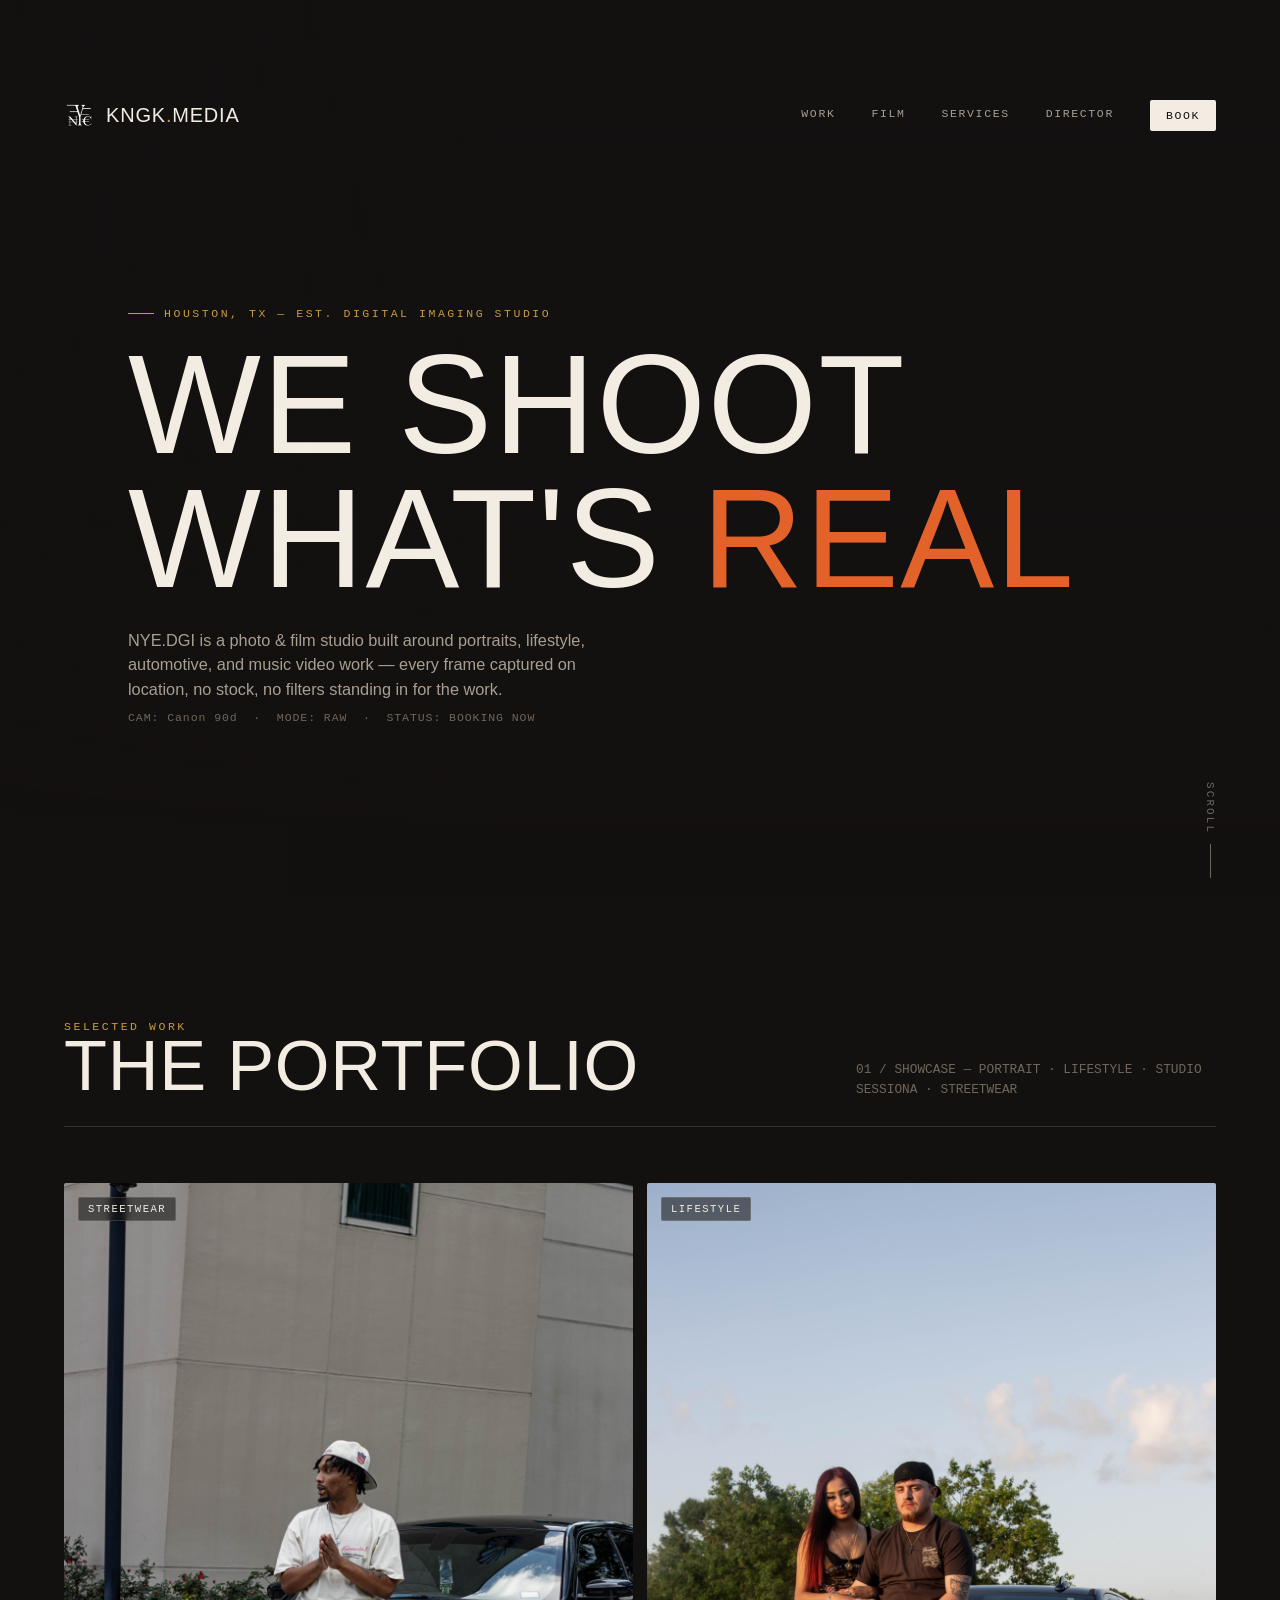
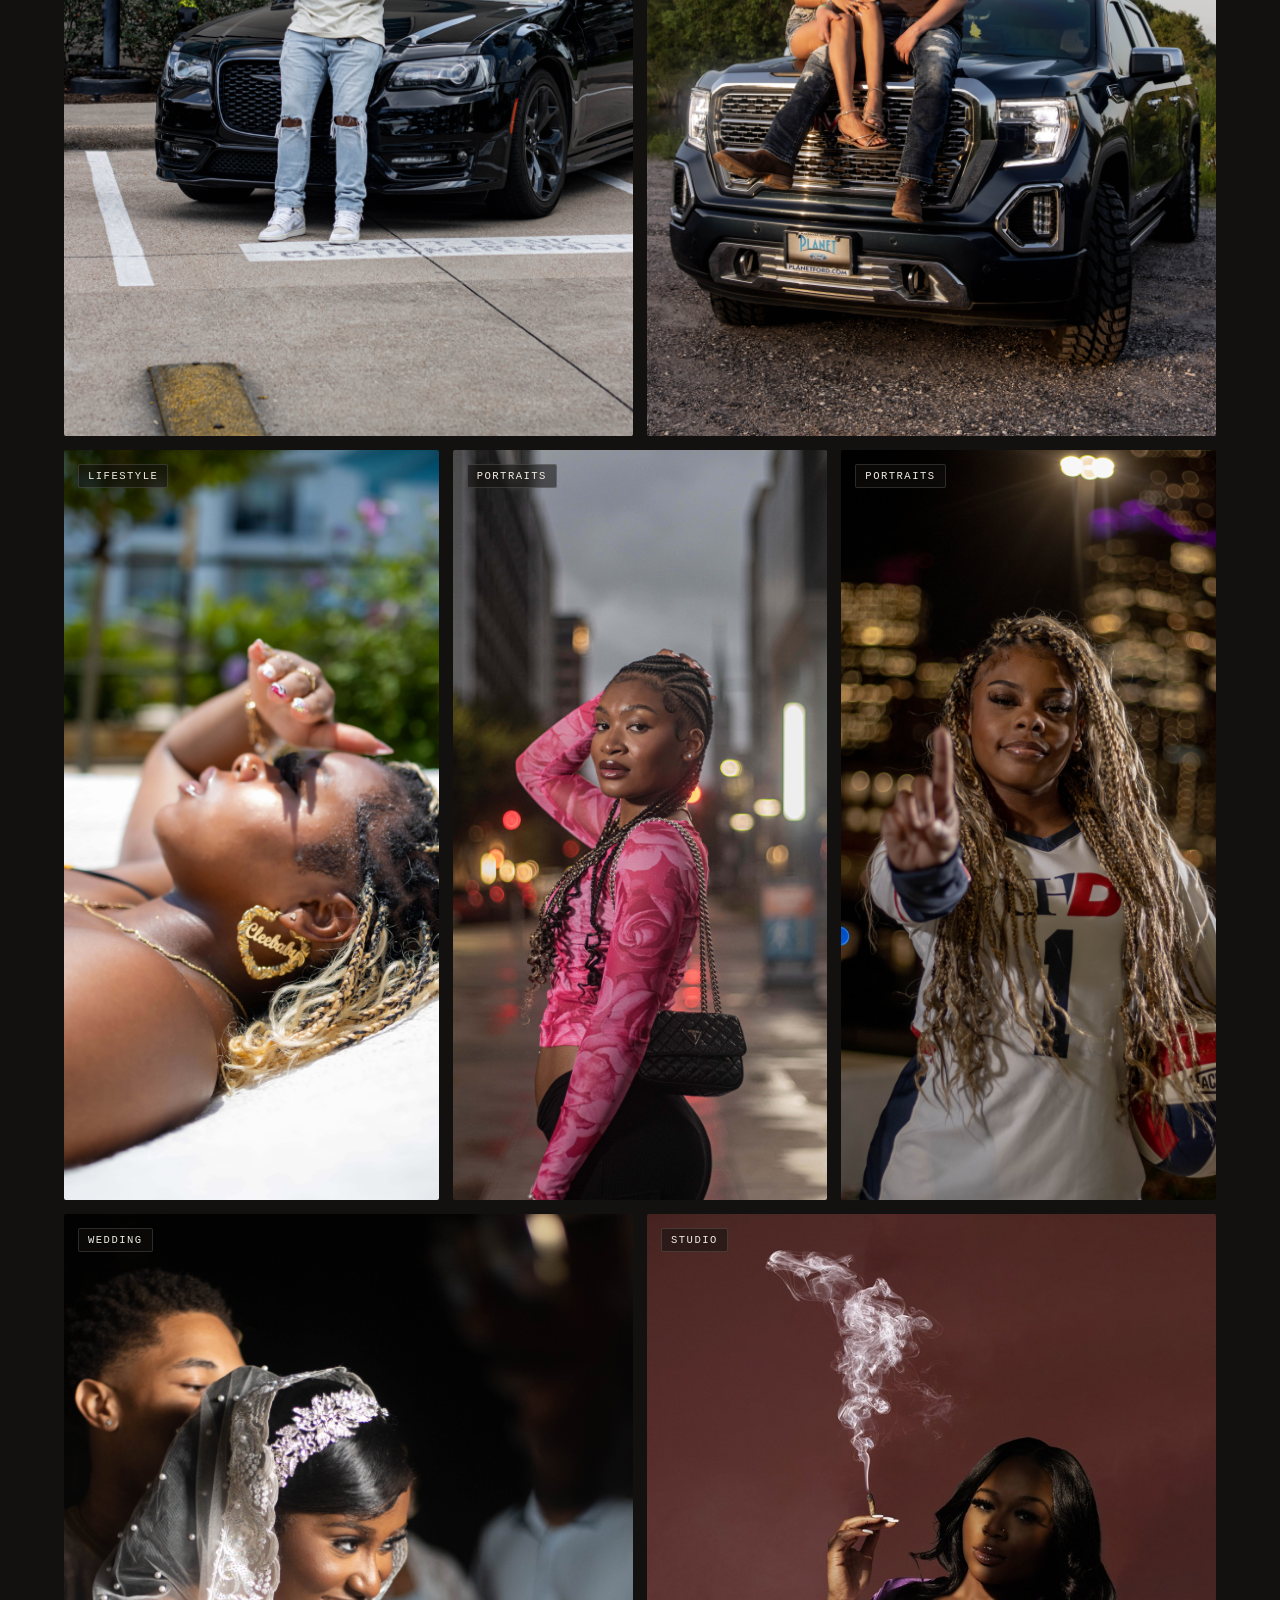
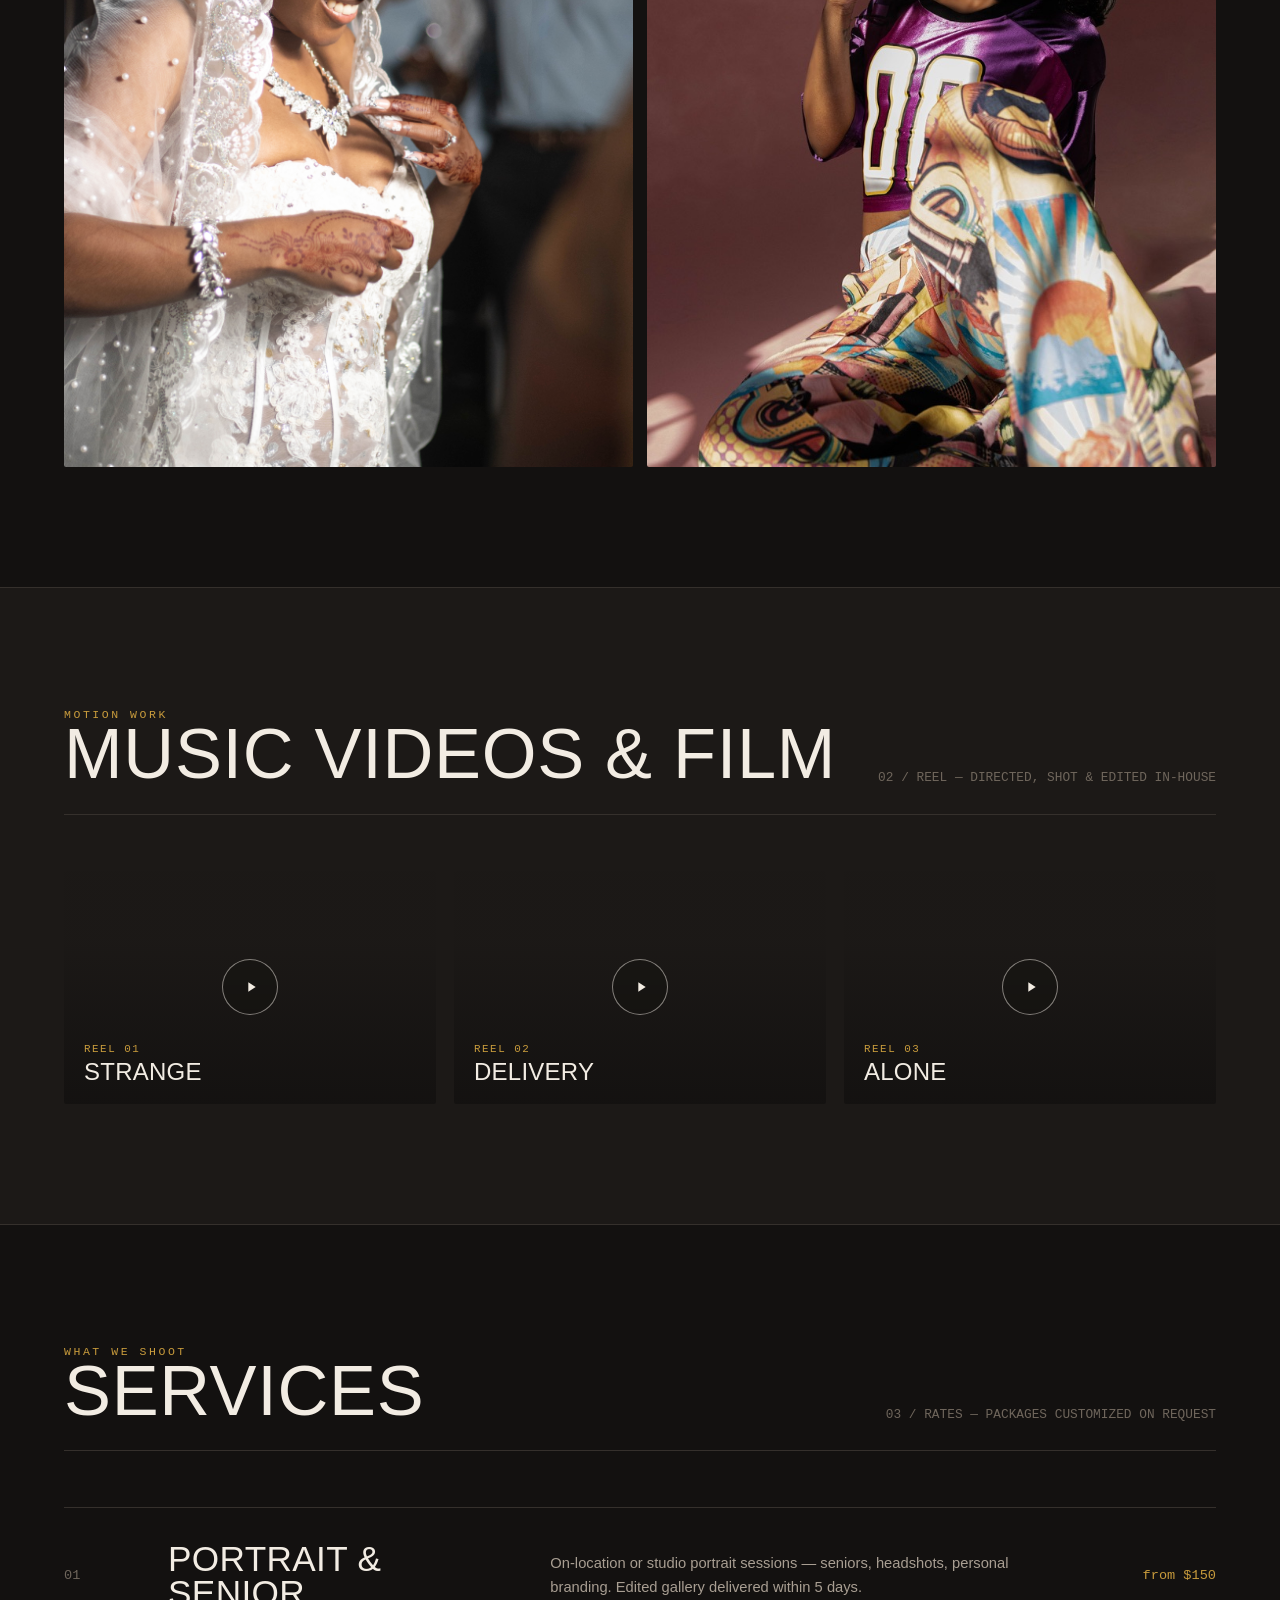
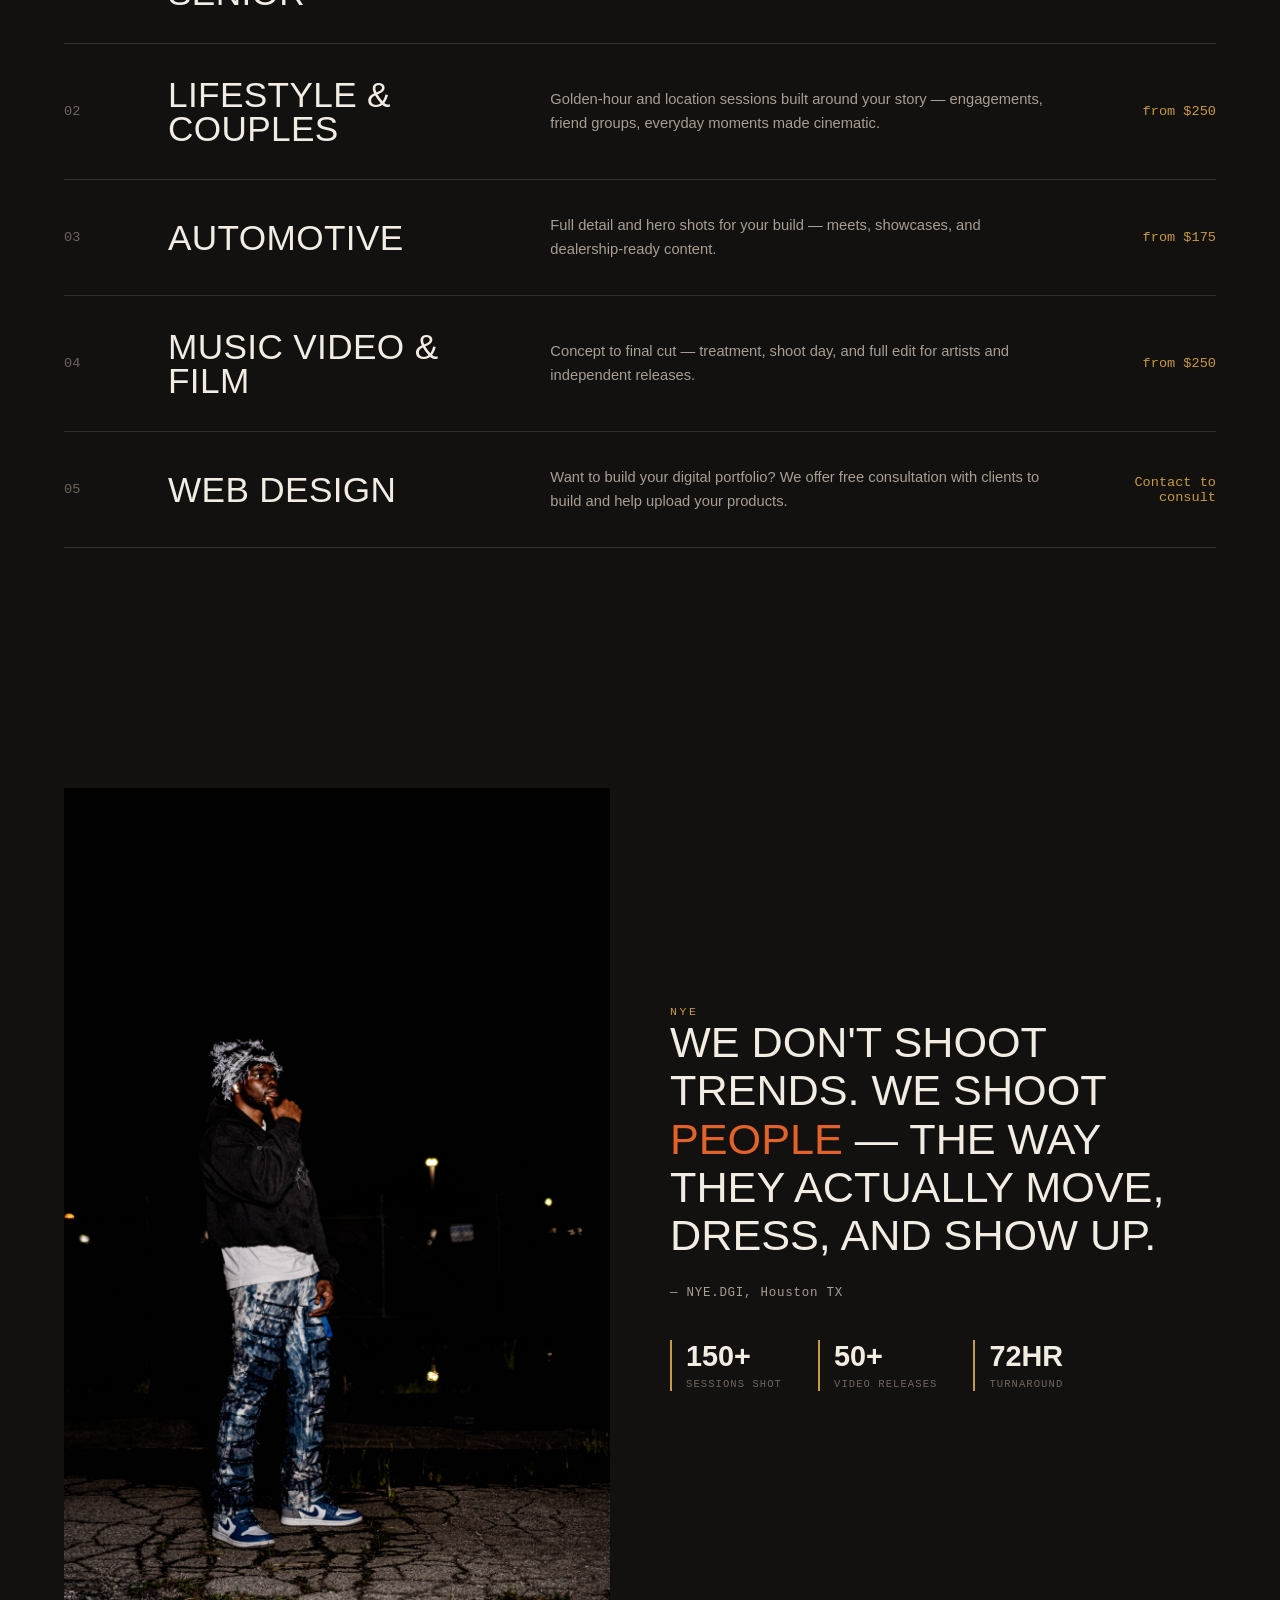
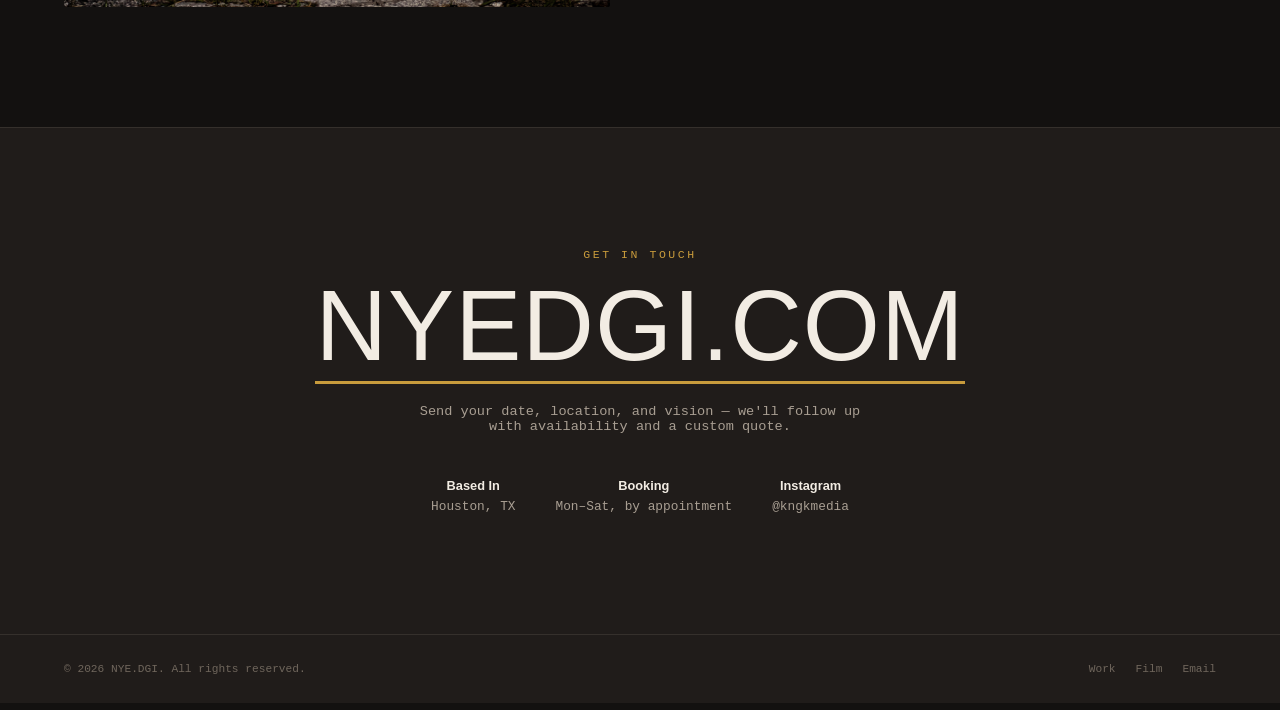
==== index.html @ f6ce2c27 "Replace Photo-10.jpg with Photo-11.jpg" ====
<!doctype html>
<html lang="en">
<head>
<meta charset="UTF-8">
<meta name="viewport" content="width=device-width, initial-scale=1.0">
<title>NYE.DGI — Photo & Film, Houston TX</title>
<meta name="description" content="NYE.DGI is a Houston-based digital imaging studio shooting portrait, lifestyle, automotive photography and music video film.">
  <link rel="stylesheet" href="./nye.dgi.css">
</head>
<body>
<script src="./nye.dgi.js" defer></script>
<header id="siteHeader">
  <div class="logo-mark">
    <img src="./img//Ny3.Logo.png" alt="logo">
    <span>KNGK<span style="color:var(--brass)">.</span>MEDIA</span>
  </div>
  <nav class="links">
    <a href="#work">Work</a>
    <a href="#film">Film</a>
    <a href="#services">Services</a>
    <a href="#about">Director</a>
    <a href="#contact" class="cta">Book</a>
  </nav>
</header>

<section class="hero">
  <video autoplay muted loop src="./img/Hero.video.mp4" alt="Photoshoot"></video>
  <div class="hero-content">
    <div class="eyebrow">Houston, TX — Est. Digital Imaging Studio</div>
    <h1>WE SHOOT<br>WHAT'S <em>REAL</em></h1>
    <div class="hero-sub">
      <p>NYE.DGI is a photo &amp; film studio built around portraits, lifestyle, automotive, and music video work — every frame captured on location, no stock, no filters standing in for the work.</p>
      <div class="hero-data">CAM: Canon 90d &nbsp;·&nbsp; MODE: RAW &nbsp;·&nbsp; STATUS: BOOKING NOW</div>
    </div>
  </div>
  <div class="scroll-cue">SCROLL</div>
</section>

<section class="work" id="work">
  <div class="section-head">
    <div>
      <div class="eyebrow">Selected Work</div>
      <h2>The Portfolio</h2>
    </div>
    <p class="idx">01 / SHOWCASE — PORTRAIT · LIFESTYLE · STUDIO SESSIONA · STREETWEAR</p>
  </div>
  <div class="grid">
    <div class="frame f1">
      <img src="./img/Photo-11.jpg" alt="photoshoot">
      <span class="tag">STREETWEAR</span>
      <div class="exif">
        <div class="exif-title">On Location — Uptown</div>
        <div class="exif-meta"><span>f/2.0</span><span>1/400s</span><span>ISO 200</span><span>18mm</span></div>
      </div>
    </div>
    <div class="frame f2">
      <img src="./img/Photo-5.jpg">
      <span class="tag">Lifestyle</span>
      <div class="exif">
        <div class="exif-title">Golden Hour Session</div>
        <div class="exif-meta"><span>f/1.8</span><span>1/250s</span><span>ISO 100</span><span>35mm</span></div>
      </div>
    </div>
    <div class="frame f3">
      <img src="./img/Photo-58_1.jpg" alt="photoshoot">
      <span class="tag">Lifestyle</span>
      <div class="exif">
        <div class="exif-title">Poolside</div>
        <div class="exif-meta"><span>f/2.2</span><span>1/500s</span><span>ISO 160</span><span>50mm</span></div>
      </div>
    </div>
    <div class="frame f4">
      <img src="./img/IMG_3707 2.JPG" alt="phtoshoot">
      <span class="tag">Portraits</span>
      <div class="exif">
        <div class="exif-title">Park Shoots</div>
        <div class="exif-meta"><span>f/2.8</span><span>1/320s</span><span>ISO 200</span><span>35mm</span></div>
      </div>
    </div>
    <div class="frame f5">
      <img src="./img/IMG_3593.JPG">
      <span class="tag">Portraits</span>
      <div class="exif">
        <div class="exif-title">UHD Volleyball</div>
        <div class="exif-meta"><span>f/1.5</span><span>1/320s</span><span>ISO 250</span><span>35mm</span></div>
      </div>
    </div>
    <div class="frame f6">
      <img src="./img/Cars-80.jpg" alt="photoshoot">
      <span class="tag">Wedding</span>
      <div class="exif">
        <div class="exif-title">On location</div>
        <div class="exif-meta"><span>f/1.0</span><span>1/160s</span><span>ISO 250</span><span>18mm</span></div>
      </div>
    </div>
    <div class="frame f7">
      <img src="./img/SH.jpeg" alt="photoshoot">
      <span class="tag">Studio</span>
      <div class="exif">
        <div class="exif-title">Studio Session</div>
        <div class="exif-meta"><span>f/2.5</span><span>1/250s</span><span>ISO 200</span><span>18mm</span></div>
      </div>
    </div>
  </div>
</section>

<section class="film" id="film">
  <div class="section-head">
    <div>
      <div class="eyebrow">Motion Work</div>
      <h2>Music Videos &amp; Film</h2>
    </div>
    <p class="idx">02 / REEL — DIRECTED, SHOT &amp; EDITED IN-HOUSE</p>
  </div>
  <div class="reel">
    <div class="reel-card">
      <video src="./img/Strange_Edits.mp4" class="video"></video>
      <div class="play-btn"><svg viewBox="0 0 24 24"><path d="M8 5v14l11-7z"/></svg></div>
      <div class="reel-info"><span class="num">REEL 01</span><h3>Strange</h3></div>
    </div>
    <div class="reel-card">
      <video src="./img/Delivery.mp4" class="video"></video>
      <div class="play-btn"><svg viewBox="0 0 24 24"><path d="M8 5v14l11-7z"/></svg></div>
      <div class="reel-info"><span class="num">REEL 02</span><h3>Delivery</h3></div>
    </div>
    <div class="reel-card">
      <video src="./img//Sequence 01_1.mp4" class="video" alt="Delivery"></video>
      <div class="play-btn"><svg viewBox="0 0 24 24"><path d="M8 5v14l11-7z"/></svg></div>
      <div class="reel-info"><span class="num">REEL 03</span><h3>Alone</h3></div>
    </div>
  </div>
</section>

<section class="services" id="services">
  <div class="section-head">
    <div>
      <div class="eyebrow">What We Shoot</div>
      <h2>Services</h2>
    </div>
    <p class="idx">03 / RATES — PACKAGES CUSTOMIZED ON REQUEST</p>
  </div>
  <div class="serv-list">
    <div class="serv-row">
      <span class="num">01</span>
      <h3>Portrait &amp; Senior</h3>
      <p>On-location or studio portrait sessions — seniors, headshots, personal branding. Edited gallery delivered within 5 days.</p>
      <span class="price">from $150</span>
    </div>
    <div class="serv-row">
      <span class="num">02</span>
      <h3>Lifestyle &amp; Couples</h3>
      <p>Golden-hour and location sessions built around your story — engagements, friend groups, everyday moments made cinematic.</p>
      <span class="price">from $250</span>
    </div>
    <div class="serv-row">
      <span class="num">03</span>
      <h3>Automotive</h3>
      <p>Full detail and hero shots for your build — meets, showcases, and dealership-ready content.</p>
      <span class="price">from $175</span>
    </div>
    <div class="serv-row">
      <span class="num">04</span>
      <h3>Music Video &amp; Film</h3>
      <p>Concept to final cut — treatment, shoot day, and full edit for artists and independent releases.</p>
      <span class="price">from $250</span>
    </div>
    <div class="serv-row">
      <span class="num">05</span>
      <h3>Web Design</h3>
      <p>Want to build your digital portfolio? We offer free consultation with clients to build and help upload your products.</p>
      <span class="price">Contact to consult</span>
    </div>
  </div>
</section>

<section class="statement" id="about">
  <figure>
    <img src="./img/Nye.jpg" alt="nye">
  </figure>
  <div>
    <div class="eyebrow">nye</div>
    <blockquote>We don't shoot trends. We shoot <span>people</span> — the way they actually move, dress, and show up.</blockquote>
    <p class="by mono">— NYE.DGI, Houston TX</p>
    <div class="stat-row">
      <div class="stat"><b>150+</b><span>Sessions Shot</span></div>
      <div class="stat"><b>50+</b><span>Video Releases</span></div>
      <div class="stat"><b>72HR</b><span>Turnaround</span></div>
    </div>
  </div>
</section>

<section class="contact" id="contact">
  <div class="eyebrow">Get In Touch</div>
  <h2><a href="mailto:nye.dgi@gmail.com">nyedgi.com</a></h2>
  <p class="mono" style="color:var(--ink-dim);max-width:480px;margin:0 auto;font-size:.85rem;">Send your date, location, and vision — we'll follow up with availability and a custom quote.</p>
  <div class="contact-meta">
    <div><b>Based In</b>Houston, TX</div>
    <div><b>Booking</b>Mon–Sat, by appointment</div>
    <div><b>Instagram</b>@kngkmedia</div>
  </div>
</section>

<footer>
  <span>© <span id="year"></span> NYE.DGI. All rights reserved.</span>
  <div class="fsocial">
    <a href="#work">Work</a>
    <a href="#film">Film</a>
    <a href="mailto:book@nyedgi.com">Email</a>
  </div>
</footer>
</body>
</html>
---- nye.dgi.css ----
:root{
    --bg:        #131110;
    --panel:     #1c1917;
    --panel-2:   #201c1a;
    --line:      #35302c;
    --ink:       #f2ece3;
    --ink-dim:   #a89e92;
    --ink-faint: #6f665c;
    --brass:     #c89b3c;
    --brass-dim: #8a6c2c;
    --orange:    #e2622a;
    --shadow:    0 20px 60px rgba(0,0,0,.5);
  }

  *{margin:0;padding:0;box-sizing:border-box;}
  html{scroll-behavior:smooth;}
  body{
    background:var(--bg);
    color:var(--ink);
    font-family:'Inter',sans-serif;
    -webkit-font-smoothing:antialiased;
    overflow-x:hidden;
  }
  img{display:block;max-width:100%;}
  a{color:inherit;text-decoration:none;}

  .mono{font-family:'JetBrains Mono',monospace;}
  .eyebrow{
    font-family:'JetBrains Mono',monospace;
    font-size:.72rem;
    letter-spacing:.22em;
    text-transform:uppercase;
    color:var(--brass);
  }
  h1,h2,h3{
    font-family:'Anton',sans-serif;
    font-weight:400;
    text-transform:uppercase;
    line-height:.95;
    letter-spacing:.01em;
  }

  ::selection{background:var(--brass);color:#141110;}

  /* ---------- NAV ---------- */
  header{
    position:fixed;top:0;left:0;right:0;z-index:100;
    display:flex;align-items:center;justify-content:space-between;
    padding: 100px clamp(20px,5vw,64px);
    transition:background .35s ease, padding .35s ease, border-color .35s ease;
    border-bottom:1px solid transparent;
  }
  header.scrolled{
    background:rgba(19,17,16,.88);
    backdrop-filter:blur(10px);
    padding-top:14px;padding-bottom:14px;
    border-bottom:1px solid var(--line);
  }
  header .logo-mark{display:flex;align-items:center;gap:12px;}
  header .logo-mark img{height:30px;width:auto;}
  header .logo-mark span{font-family:'Anton',sans-serif;font-size:1.25rem;letter-spacing:.04em;}
  nav.links{display:flex;gap:clamp(18px,3vw,36px);align-items:center;}
  nav.links a{
    font-family:'JetBrains Mono',monospace;
    font-size:.72rem;letter-spacing:.14em;text-transform:uppercase;
    color:var(--ink-dim);
    position:relative;padding-bottom:4px;
    transition:color .25s ease;
  }
  nav.links a::after{
    content:'';position:absolute;left:0;bottom:0;width:0;height:1px;
    background:var(--brass);transition:width .3s ease;
  }
  nav.links a:hover{color:var(--ink);}
  nav.links a:hover::after{width:100%;}
  nav.links a.cta{
    color:var(--bg);background:var(--ink);
    padding:9px 16px;border-radius:2px;
  }
  nav.links a.cta::after{display:none;}
  nav.links a.cta:hover{background:var(--brass);}
  .nav-toggle{display:none;background:none;border:0;color:var(--ink);font-size:1.4rem;cursor:pointer;}

  /* ---------- HERO ---------- */
  .hero{
    position:relative;
    height:100svh;min-height:640px;
    display:flex;flex-direction:column;justify-content:flex-end;
    overflow:hidden;
  }
  .hero video{
    position:absolute;inset:0;width:100%;height:100%;object-fit:cover;
    object-position:50% 22%;
    transform:scale(1.08);
    animation:heroZoom 1.6s ease-out forwards;
    filter:saturate(1.05) contrast(1.05);
  }
  @keyframes heroZoom{to{transform:scale(1);}}
  .hero::after{
    content:'';position:absolute;inset:0;
    background:linear-gradient(180deg, rgba(19,17,16,.15) 0%, rgba(19,17,16,.25) 40%, rgba(19,17,16,.96) 92%),
               linear-gradient(90deg, rgba(19,17,16,.55) 0%, rgba(19,17,16,0) 38%);
  }
  .hero-content{
    position:relative;z-index:2;
    padding:0 clamp(20px,5vw,64px) 56px;
    opacity:0;animation:riseIn 1s ease .5s forwards;
  }
  @keyframes riseIn{from{opacity:0;transform:translateY(24px);}to{opacity:1;transform:translateY(0);}}
  .hero-content .eyebrow{margin-bottom:18px;display:flex;align-items:center;gap:10px;}
  .hero-content .eyebrow::before{content:'';width:26px;height:1px;background:var(--brass);display:inline-block;}
  .hero-content h1{
    font-size:clamp(3.4rem,11vw,9rem);
    color:var(--ink);
  }
  .hero-content h1 em{font-style:normal;color:var(--orange);}
  .hero-sub{
    display:flex;flex-wrap:wrap;gap:10px 28px;align-items:baseline;
    margin-top:22px;max-width:640px;
  }
  .hero-sub p{color:var(--ink-dim);font-size:1.02rem;line-height:1.5;max-width:460px;}
  .hero-data{
    font-family:'JetBrains Mono',monospace;font-size:.72rem;color:var(--ink-faint);
    letter-spacing:.08em;white-space:nowrap;
  }
  .scroll-cue{
    position:absolute;bottom:22px;right:clamp(20px,5vw,64px);z-index:2;
    writing-mode:vertical-rl;font-family:'JetBrains Mono',monospace;
    font-size:.68rem;letter-spacing:.2em;color:var(--ink-faint);
    display:flex;align-items:center;gap:10px;
  }
  .scroll-cue::after{content:'';width:1px;height:34px;background:var(--ink-faint);animation:scrollLine 1.8s ease-in-out infinite;}
  @keyframes scrollLine{0%,100%{opacity:.2;}50%{opacity:1;}}

  section{padding:120px clamp(20px,5vw,64px);}
  .section-head{
    display:flex;justify-content:space-between;align-items:flex-end;
    gap:24px;margin-bottom:56px;flex-wrap:wrap;
    border-bottom:1px solid var(--line);padding-bottom:26px;
  }
  .section-head h2{font-size:clamp(2.4rem,5.6vw,4.4rem);}
  .section-head .idx{font-family:'JetBrains Mono',monospace;color:var(--ink-faint);font-size:.8rem;}
  .section-head p{color:var(--ink-dim);max-width:360px;font-size:.95rem;line-height:1.55;}

  /* ---------- WORK GRID ---------- */
  .work{background:var(--bg);}
  .grid{
    display:grid;
    grid-template-columns:repeat(6,1fr);
    gap:14px;
  }
  .frame{
    position:relative;overflow:hidden;border-radius:2px;
    background:var(--panel);
    cursor:pointer;
  }
  .frame img{
    width:100%;height:100%;object-fit:cover;
    transition:transform .7s cubic-bezier(.16,1,.3,1), filter .5s ease;
  }
  .frame:hover img{transform:scale(1.06);filter:saturate(1.15);}
  .frame .tag{
    position:absolute;top:14px;left:14px;
    font-family:'JetBrains Mono',monospace;font-size:.66rem;
    letter-spacing:.14em;text-transform:uppercase;color:var(--ink);
    background:rgba(19,17,16,.55);backdrop-filter:blur(4px);
    padding:5px 9px;border-radius:2px;border:1px solid rgba(242,236,227,.15);
  }
  .frame .exif{
    position:absolute;left:0;right:0;bottom:0;
    padding:16px 16px 14px;
    background:linear-gradient(180deg, rgba(19,17,16,0) 0%, rgba(19,17,16,.94) 78%);
    transform:translateY(100%);
    transition:transform .45s cubic-bezier(.16,1,.3,1);
  }
  .frame:hover .exif{transform:translateY(0);}
  .exif .exif-title{font-family:'Anton',sans-serif;font-size:1.05rem;text-transform:uppercase;color:var(--ink);margin-bottom:6px;}
  .exif .exif-meta{
    font-family:'JetBrains Mono',monospace;font-size:.66rem;color:var(--brass);
    letter-spacing:.06em;display:flex;flex-wrap:wrap;gap:4px 12px;
  }

  .f1{grid-column:span 3;grid-row:span 2;aspect-ratio:4/6;}
  .f2{grid-column:span 3;grid-row:span 2;aspect-ratio:4/6;}
  .f3{grid-column:span 2;aspect-ratio:1/2;}
  .f4{grid-column:span 2;aspect-ratio:1/2;}
  .f5{grid-column:span 2;aspect-ratio:1/2;}
  .f6{grid-column:span 3;aspect-ratio:4/6;}
  .f7{grid-column:span 3;aspect-ratio:4/6;}

  /* ---------- FILM ---------- */
  .film{background:var(--panel);border-top:1px solid var(--line);border-bottom:1px solid var(--line);}
  .reel{display:grid;grid-template-columns:repeat(3,1fr);gap:18px;}
  .reel-card{position:relative;overflow:hidden;border-radius:2px;aspect-ratio:16/10;}
  .reel-card video{width:100%;height:100%;object-fit:cover;transition:transform .7s cubic-bezier(.16,1,.3,1);}
  .reel-card:hover img{transform:scale(1.08);}
  .reel-card::before{
    content:'';position:absolute;inset:0;
    background:linear-gradient(180deg, rgba(19,17,16,.05) 30%, rgba(19,17,16,.92) 100%);
  }
  .reel-info{position:absolute;left:0;right:0;bottom:0;padding:20px;z-index:2;}
  .reel-info .num{font-family:'JetBrains Mono',monospace;font-size:.68rem;color:var(--brass);letter-spacing:.14em;margin-bottom:6px;display:block;}
  .reel-info h3{font-size:1.5rem;color:var(--ink);}
  .play-btn{
    position:absolute;top:50%;left:50%;transform:translate(-50%,-50%);
    width:56px;height:56px;border-radius:50%;
    border:1px solid rgba(242,236,227,.5);
    display:flex;align-items:center;justify-content:center;
    z-index:2;transition:all .3s ease;background:rgba(19,17,16,.3);backdrop-filter:blur(2px);
  }
  .reel-card:hover .play-btn{background:var(--brass);border-color:var(--brass);transform:translate(-50%,-50%) scale(1.1);}
  .play-btn svg{width:16px;height:16px;fill:var(--ink);margin-left:2px;}

  /* ---------- SERVICES ---------- */
  .services{background:var(--bg);}
  .serv-list{border-top:1px solid var(--line);}
  .serv-row{
    display:grid;grid-template-columns:80px 1fr 1.4fr 140px;
    gap:24px;align-items:center;
    padding:34px 0;border-bottom:1px solid var(--line);
    transition:background .3s ease;
  }
  .serv-row:hover{background:var(--panel);}
  .serv-row .num{font-family:'JetBrains Mono',monospace;color:var(--ink-faint);font-size:.85rem;}
  .serv-row h3{font-size:clamp(1.5rem,3vw,2.2rem);}
  .serv-row p{color:var(--ink-dim);font-size:.92rem;line-height:1.6;}
  .serv-row .price{font-family:'JetBrains Mono',monospace;color:var(--brass);font-size:.85rem;text-align:right;}

  /* ---------- ABOUT / STATEMENT ---------- */
  .statement{
    background:var(--bg);
    display:grid;grid-template-columns:1fr 1fr;gap:60px;align-items:center;
  }
  .statement figure{position:relative;overflow:hidden;border-radius:2px;aspect-ratio:4/6;}
  .statement figure img{width:100%;height:100%;object-fit:cover;}
  .statement blockquote{
    font-family:'Anton',sans-serif;text-transform:uppercase;
    font-size:clamp(1.8rem,3.4vw,2.7rem);line-height:1.12;color:var(--ink);
  }
  .statement blockquote span{color:var(--orange);}
  .statement .by{margin-top:26px;font-family:'JetBrains Mono',monospace;font-size:.78rem;color:var(--ink-dim);letter-spacing:.06em;}
  .stat-row{display:flex;gap:36px;margin-top:40px;flex-wrap:wrap;}
  .stat{border-left:2px solid var(--brass);padding-left:14px;}
  .stat b{display:block;font-family:'Anton',sans-serif;font-size:1.8rem;}
  .stat span{font-family:'JetBrains Mono',monospace;font-size:.66rem;color:var(--ink-faint);letter-spacing:.1em;text-transform:uppercase;}

  /* ---------- CONTACT ---------- */
  .contact{
    background:var(--panel-2);
    border-top:1px solid var(--line);
    text-align:center;
    display: center;
  }
  .contact .eyebrow{justify-content:center;display:flex;}
  .contact h2{font-size:clamp(2.6rem,8vw,6.2rem);margin:18px 0 30px; display: center;}
  .contact h2 a{border-bottom:3px solid var(--brass);transition:color .3s ease,border-color .3s ease;}
  .contact h2 a:hover{color:var(--brass);}
  .contact-meta{
    display:flex;justify-content:center;gap:40px;flex-wrap:wrap;
    margin-top:44px;font-family:'JetBrains Mono',monospace;font-size:.8rem;color:var(--ink-dim);
  }
  .contact-meta div b{display:block;color:var(--ink);font-family:'Inter',sans-serif;font-weight:600;margin-bottom:6px;}

  footer{
    padding:28px clamp(20px,5vw,64px);
    display:flex;justify-content:space-between;align-items:center;flex-wrap:wrap;gap:12px;
    font-family:'JetBrains Mono',monospace;font-size:.7rem;color:var(--ink-faint);
    background:var(--panel-2);border-top:1px solid var(--line);
  }
  footer .fsocial{display:flex;gap:20px;}
  footer a:hover{color:var(--brass);}

  @media (max-width:980px){
    .grid{grid-template-columns:repeat(2,1fr);}
    .f1,.f2,.f6,.f7{grid-column:span 2;}
    .f3,.f4,.f5{grid-column:span 1;}
    .reel{grid-template-columns:1fr;}
    .statement{grid-template-columns:1fr;}
    .serv-row{grid-template-columns:50px 1fr;row-gap:8px;}
    .serv-row p{grid-column:2/3;}
    .serv-row .price{grid-column:2/3;text-align:left;}
    nav.links{display:All;}
    .nav-toggle{display:block;}
  }
  @media (max-width:420px){
    section{padding:80px 20px;}
    .hero-sub{flex-direction:column;align-items:flex-start;}
    header .logo-mark span{display:none;}
    header .logo-mark img{display: none;}
    .hero video{display:ALL;}
  }

  @media (prefers-reduced-motion:reduce){
    *{animation:none!important;transition:none!important;}
  }
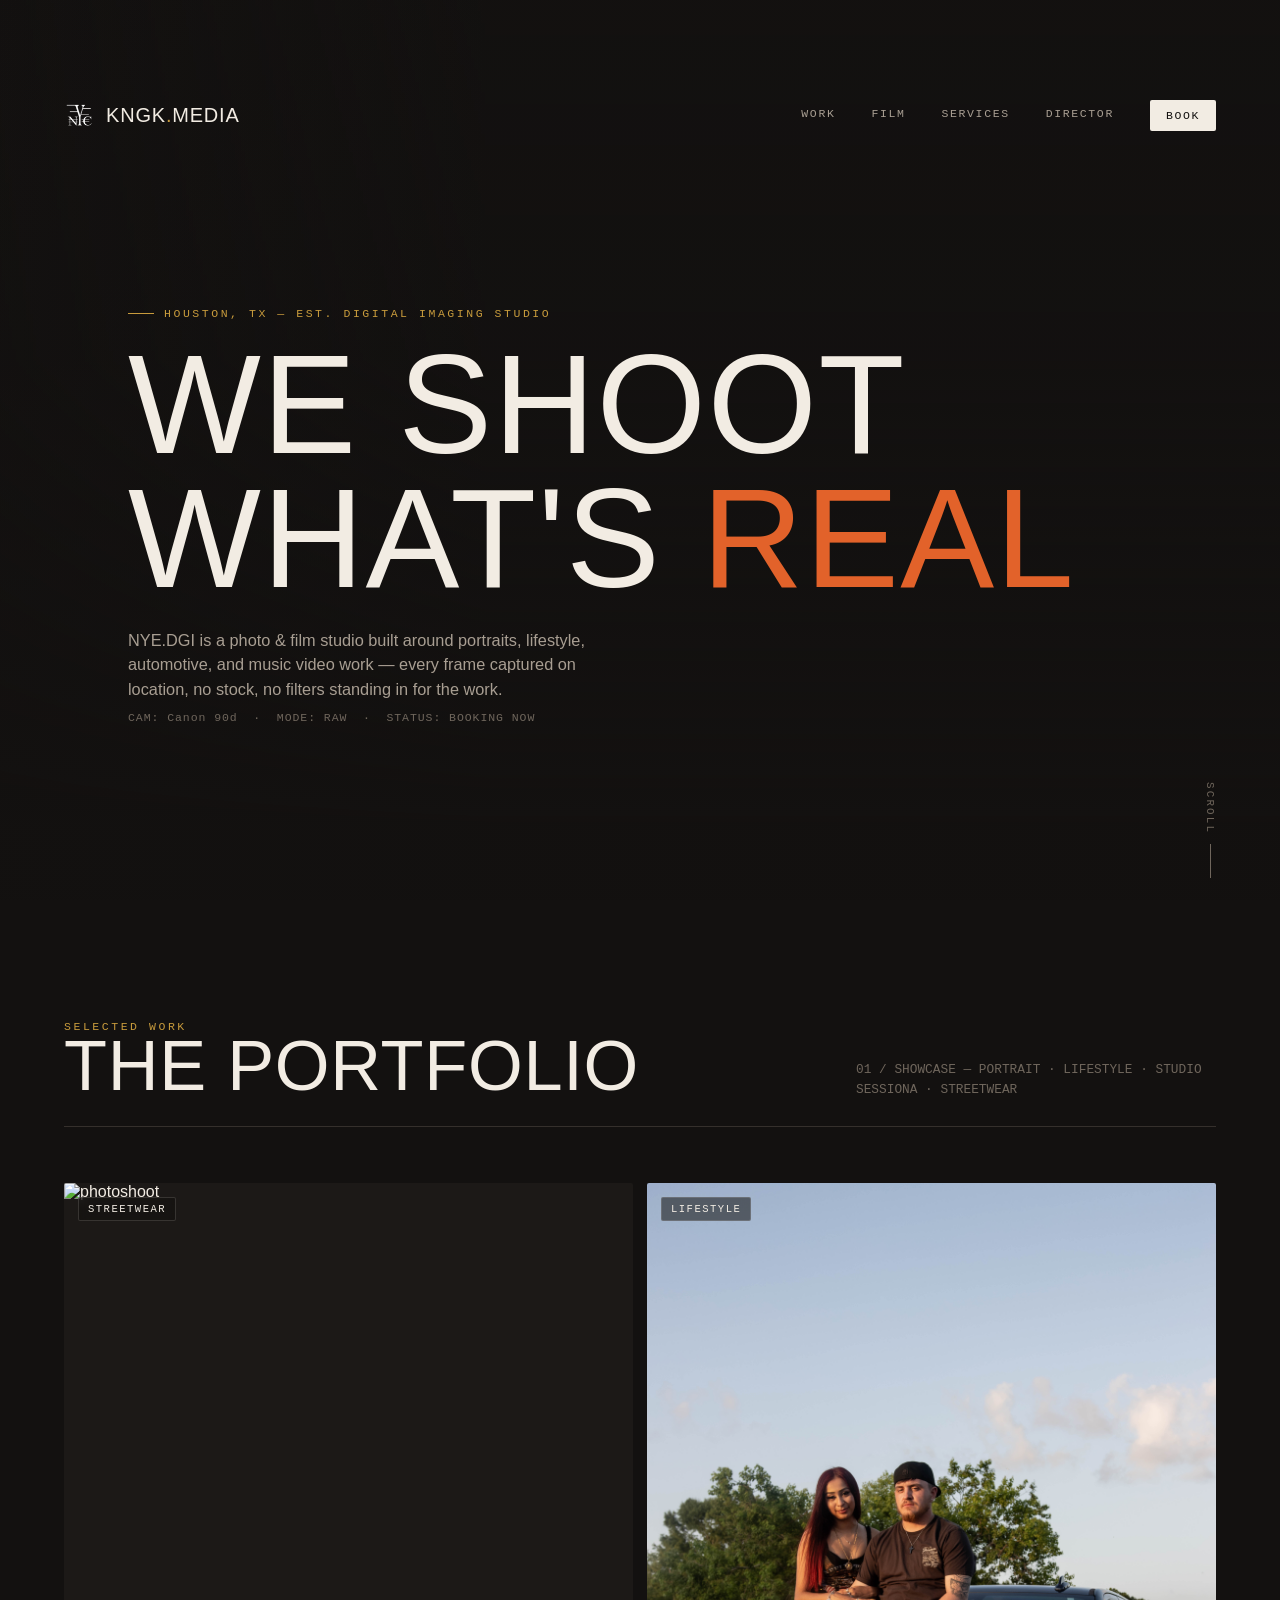
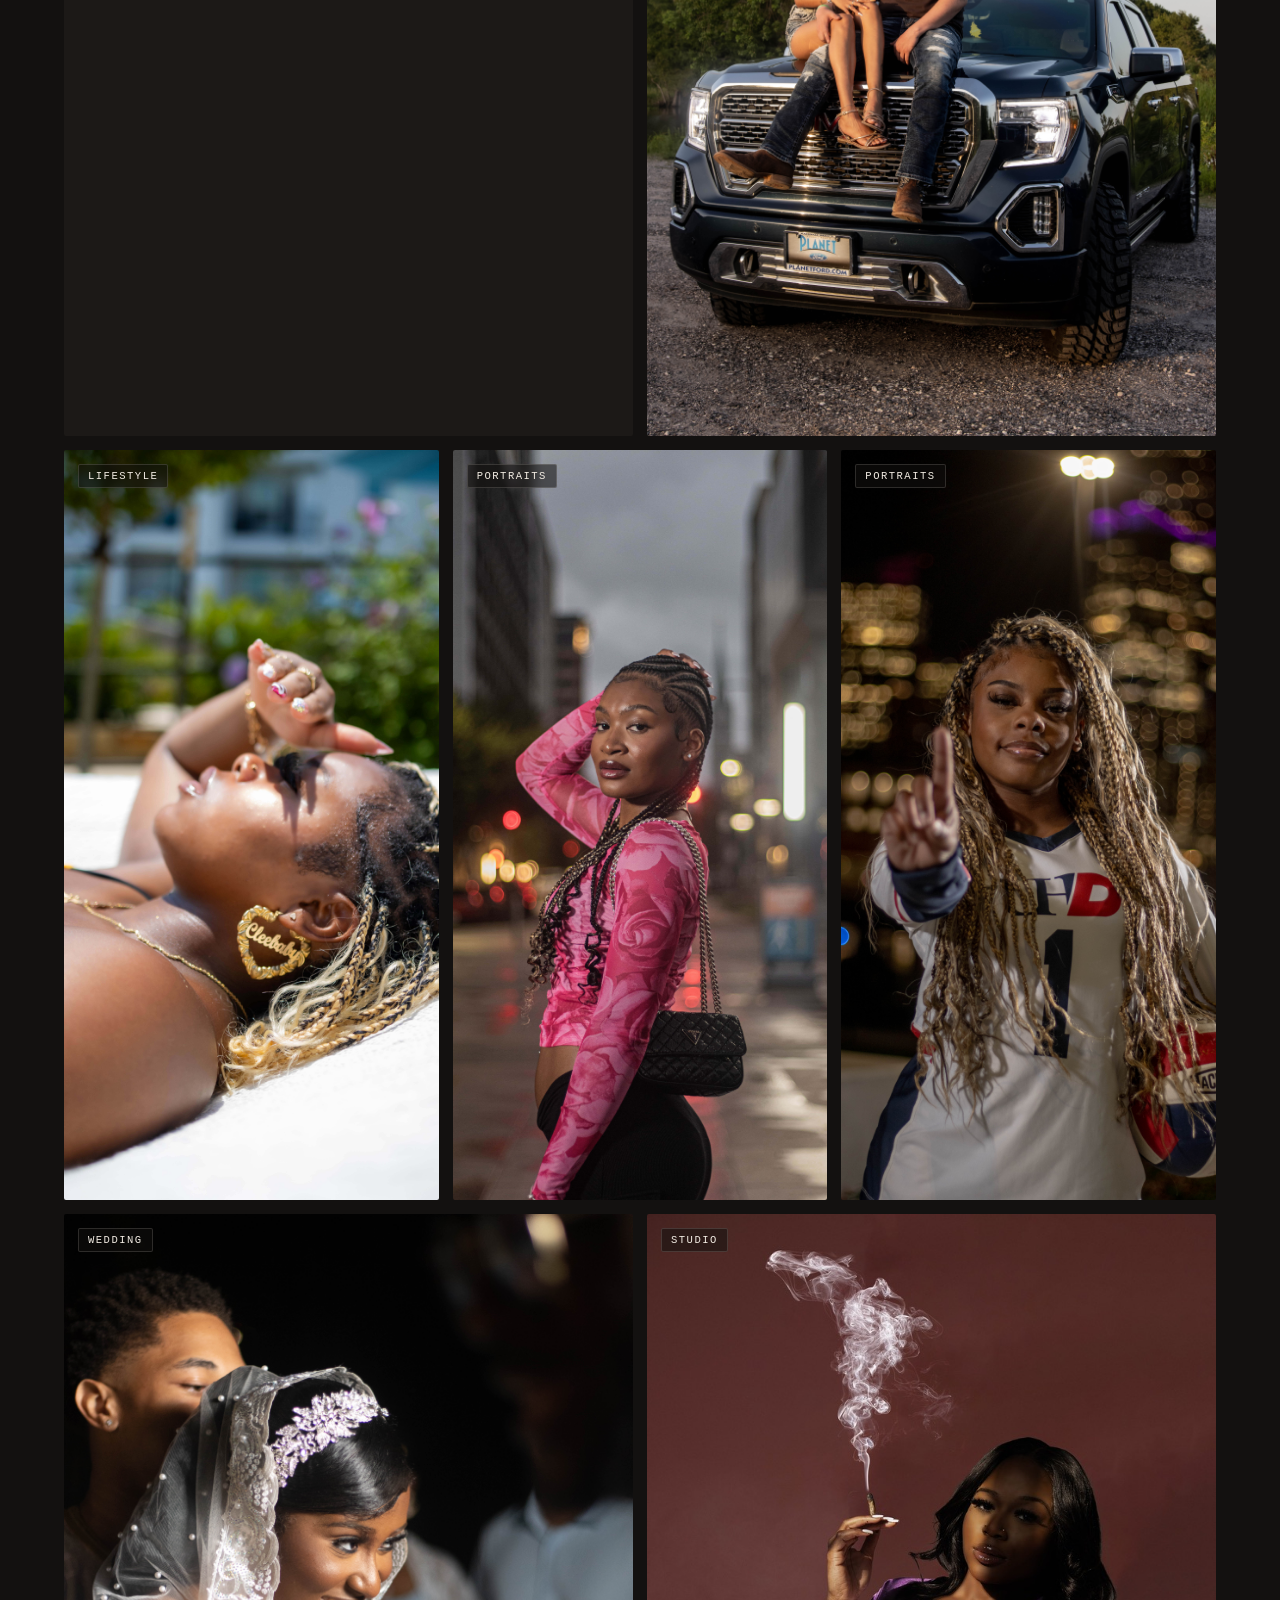
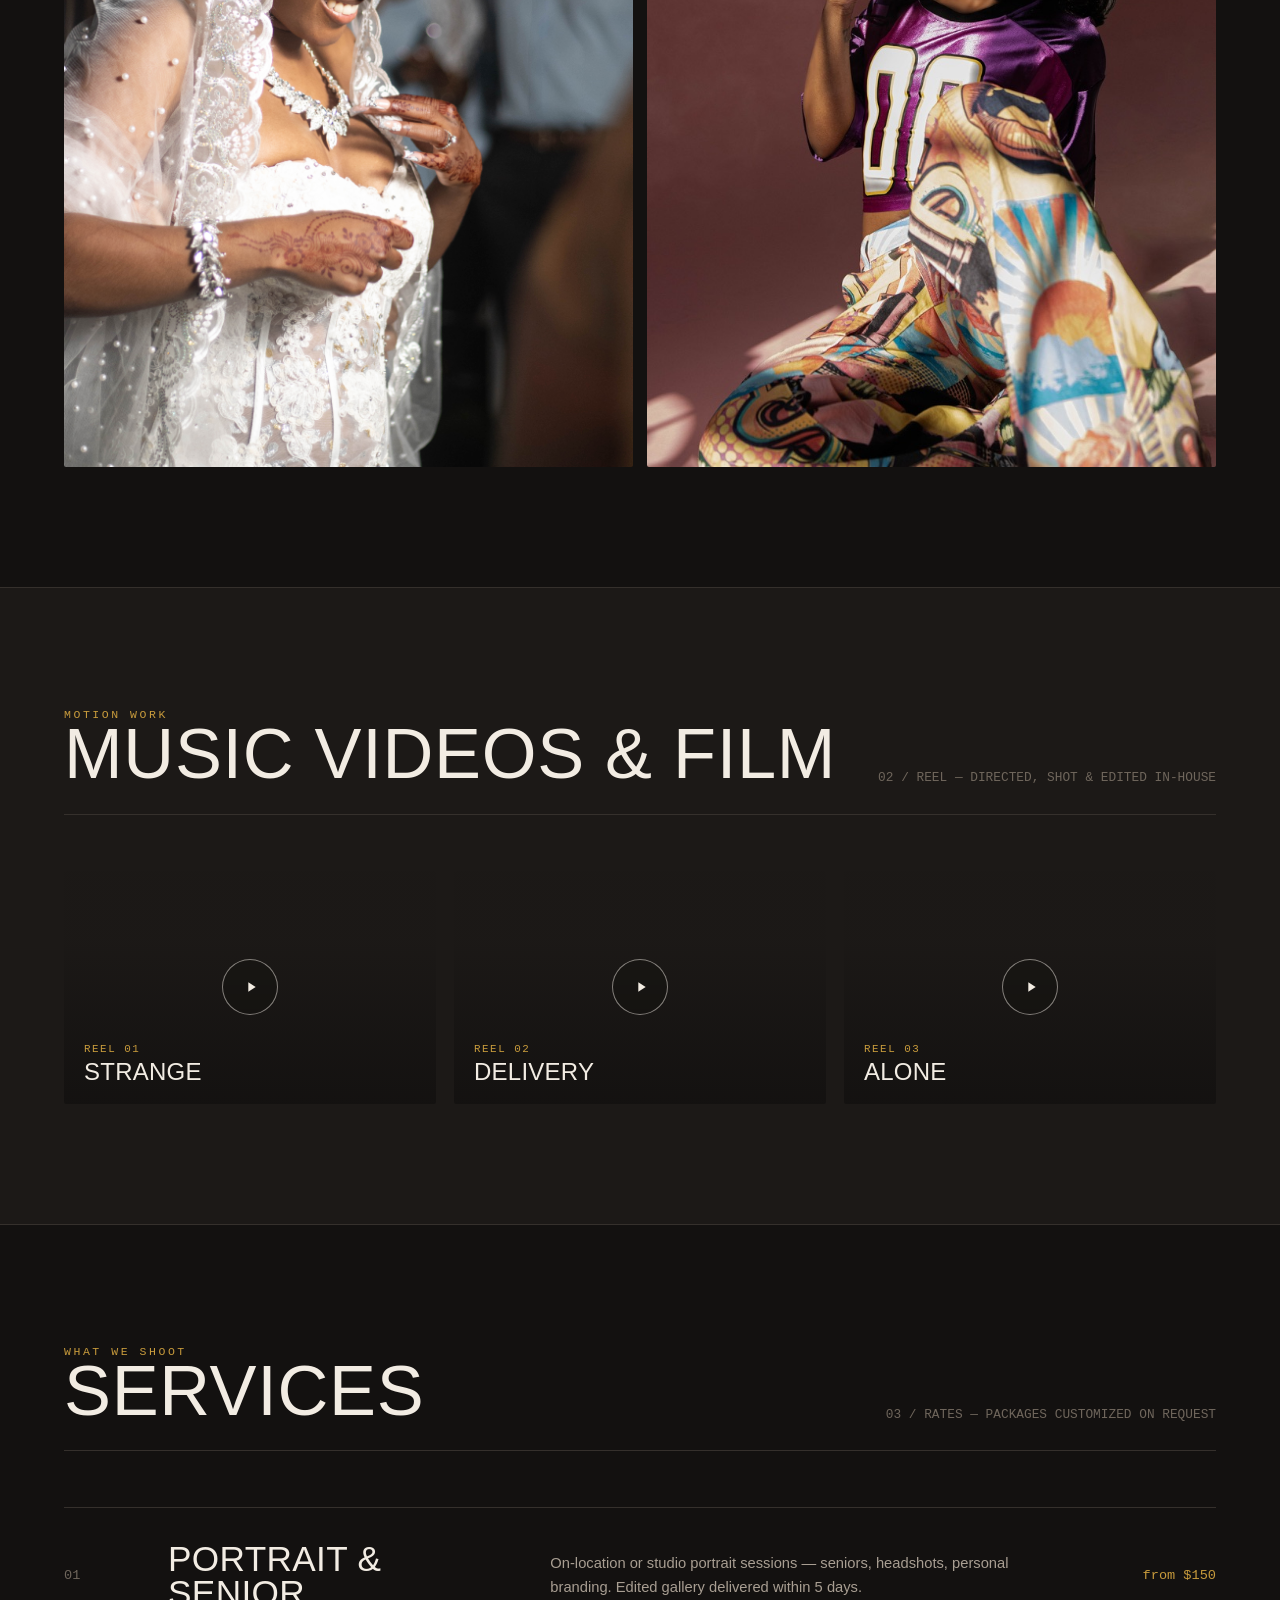
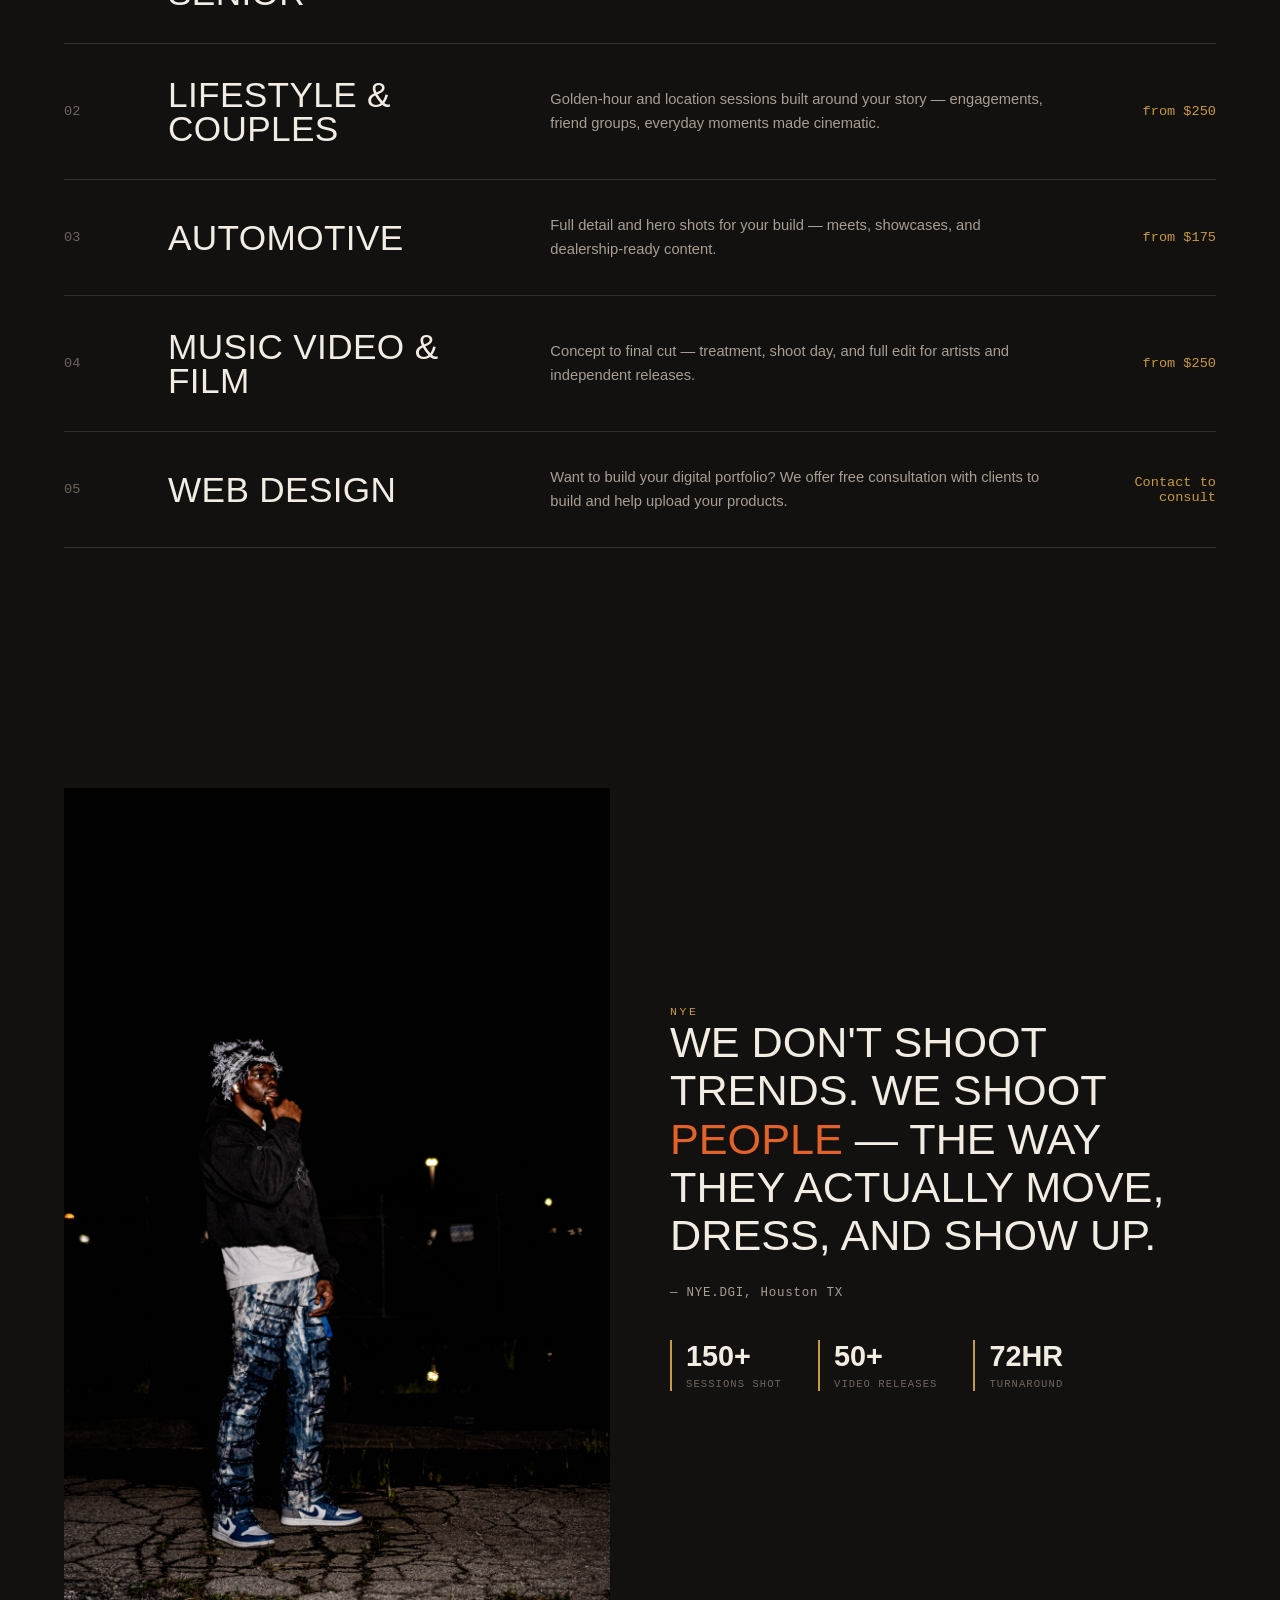
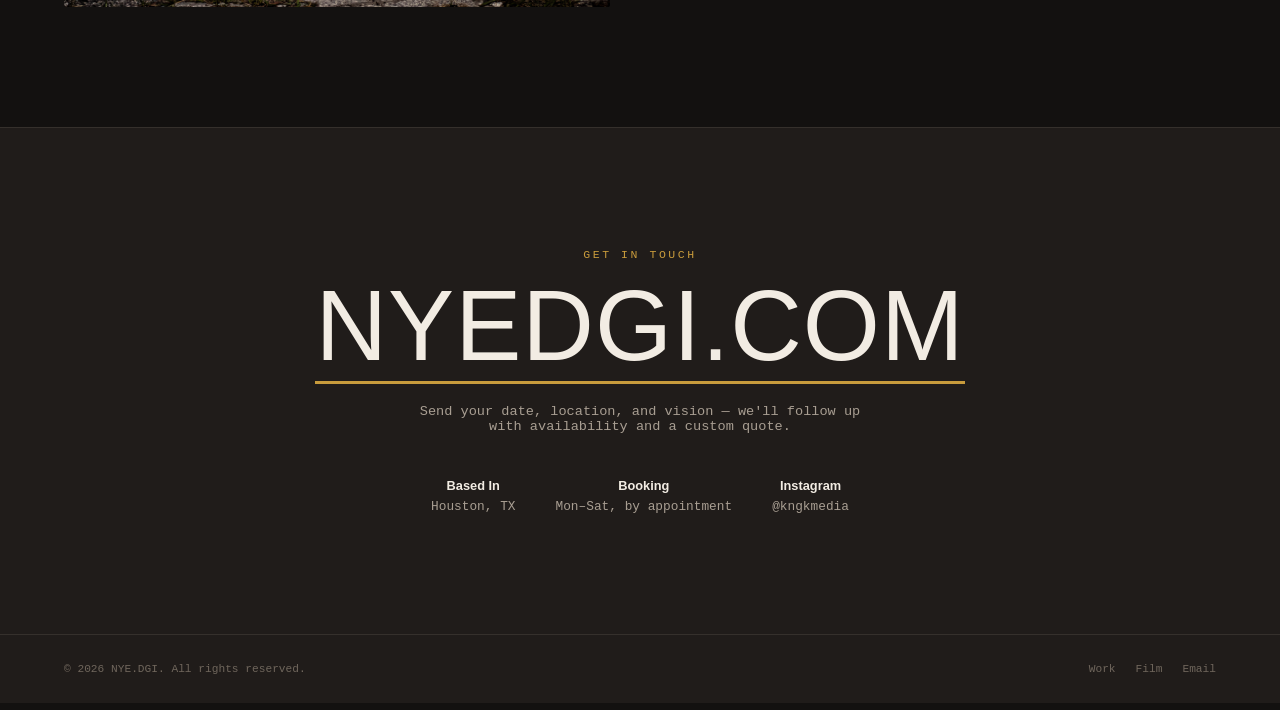
==== commit ba0baa64: "Change image source from JPG to PNG format" ====
--- a/index.html
+++ b/index.html
@@ -46,7 +46,7 @@
   </div>
   <div class="grid">
     <div class="frame f1">
-      <img src="./img/Photo-11.jpg" alt="photoshoot">
+      <img src="./img/Photo-11.png" alt="photoshoot">
       <span class="tag">STREETWEAR</span>
       <div class="exif">
         <div class="exif-title">On Location — Uptown</div>
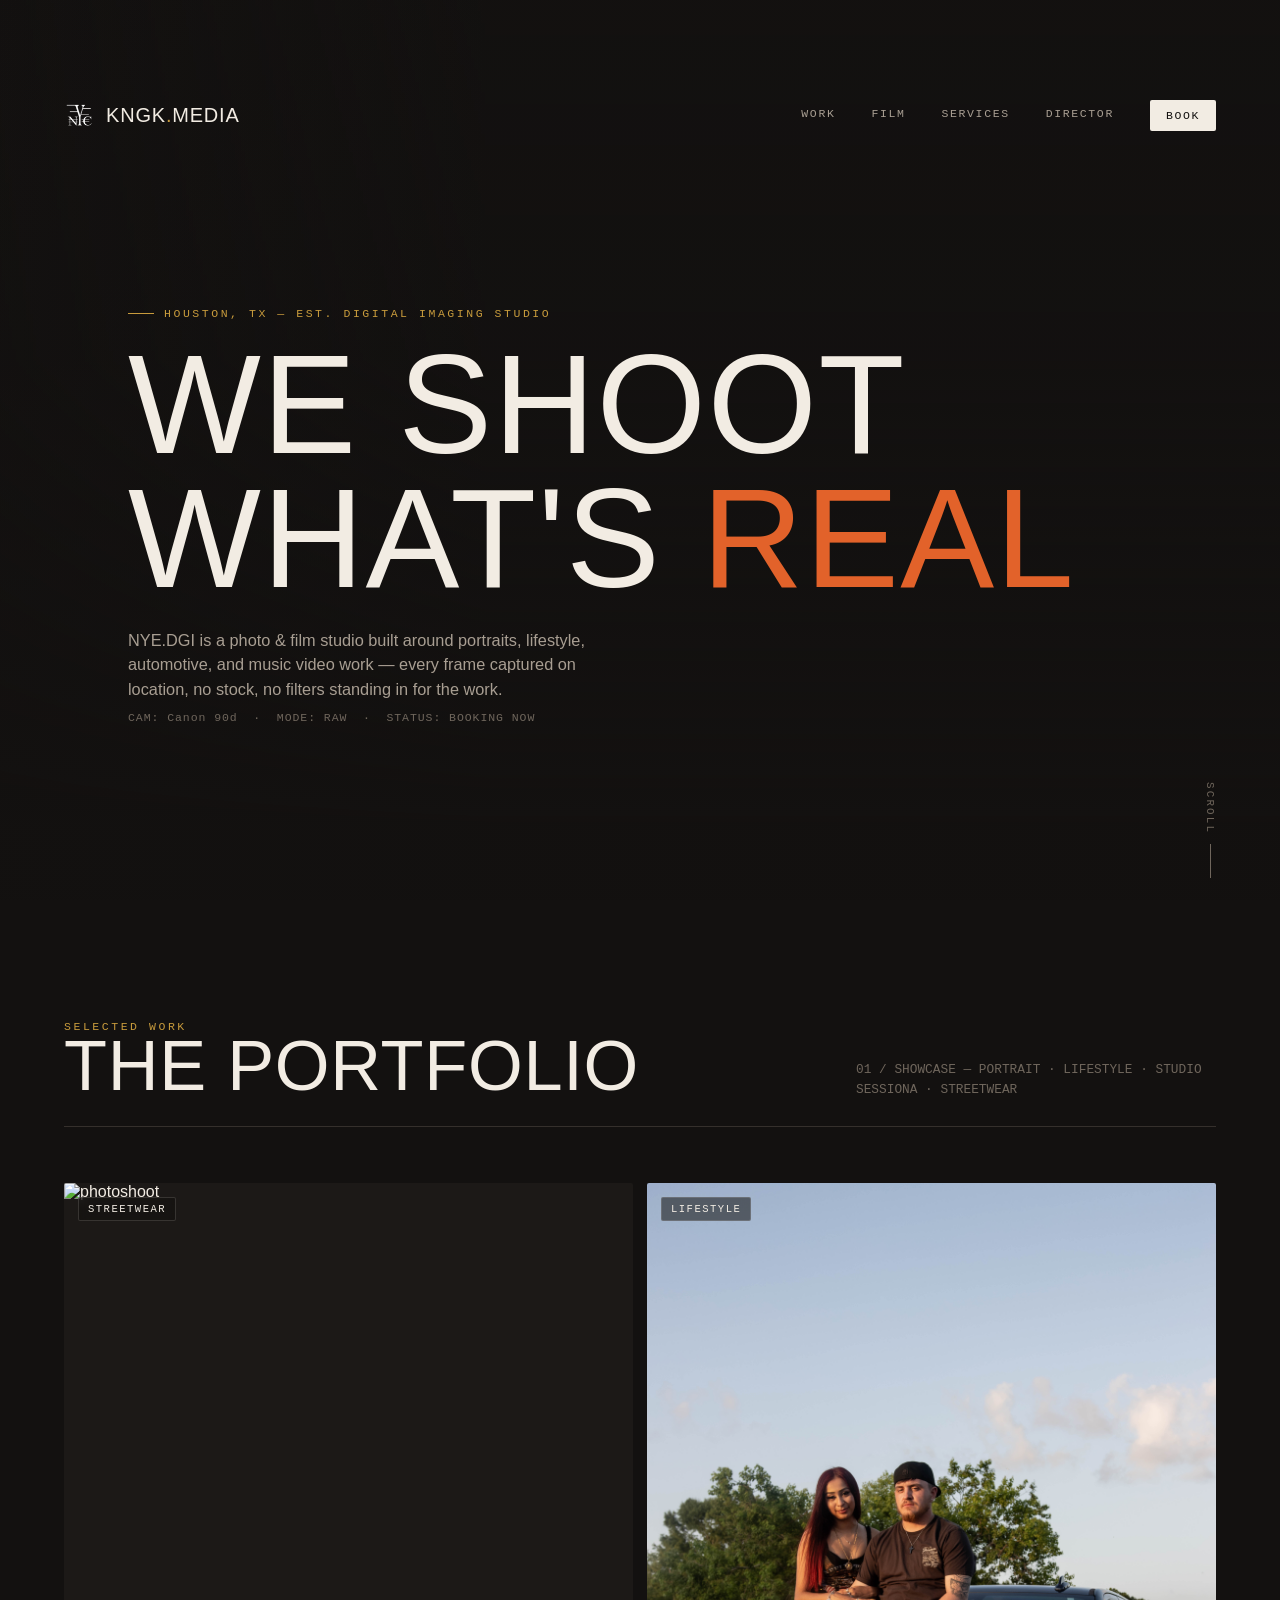
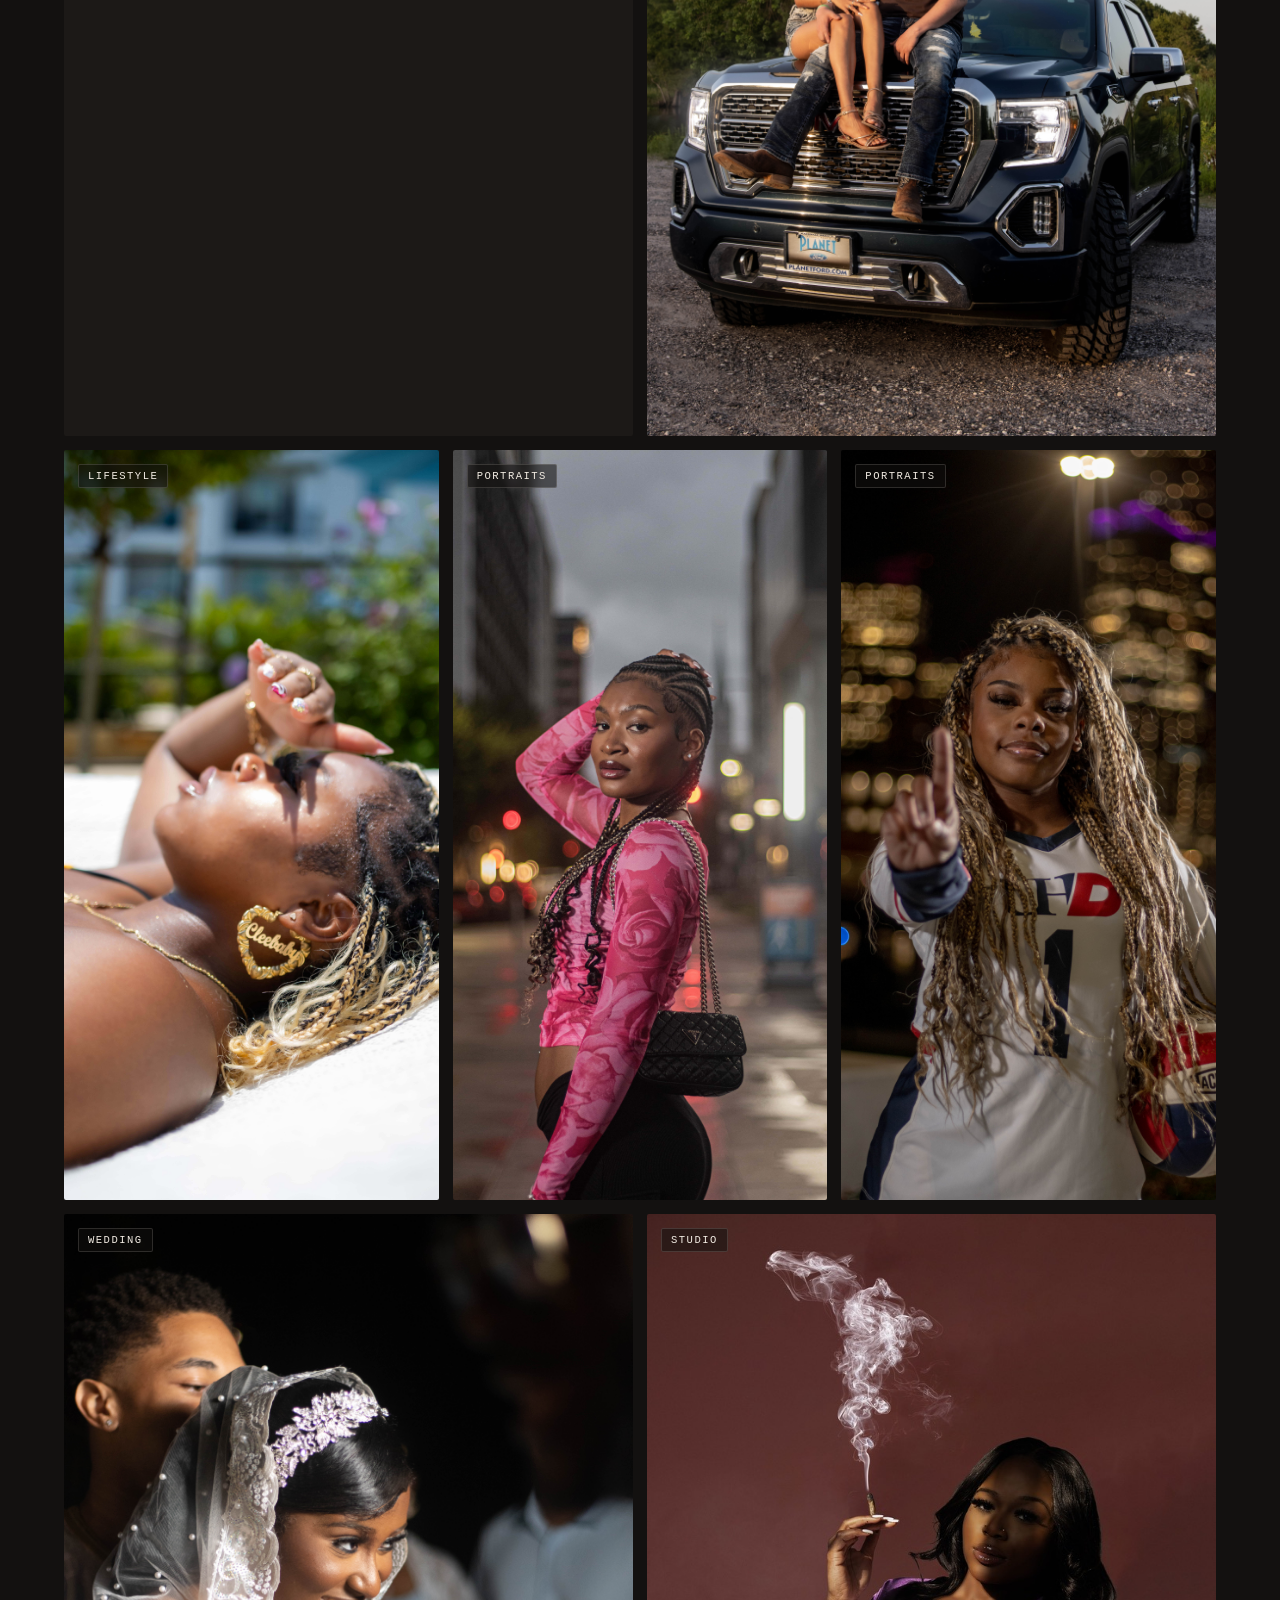
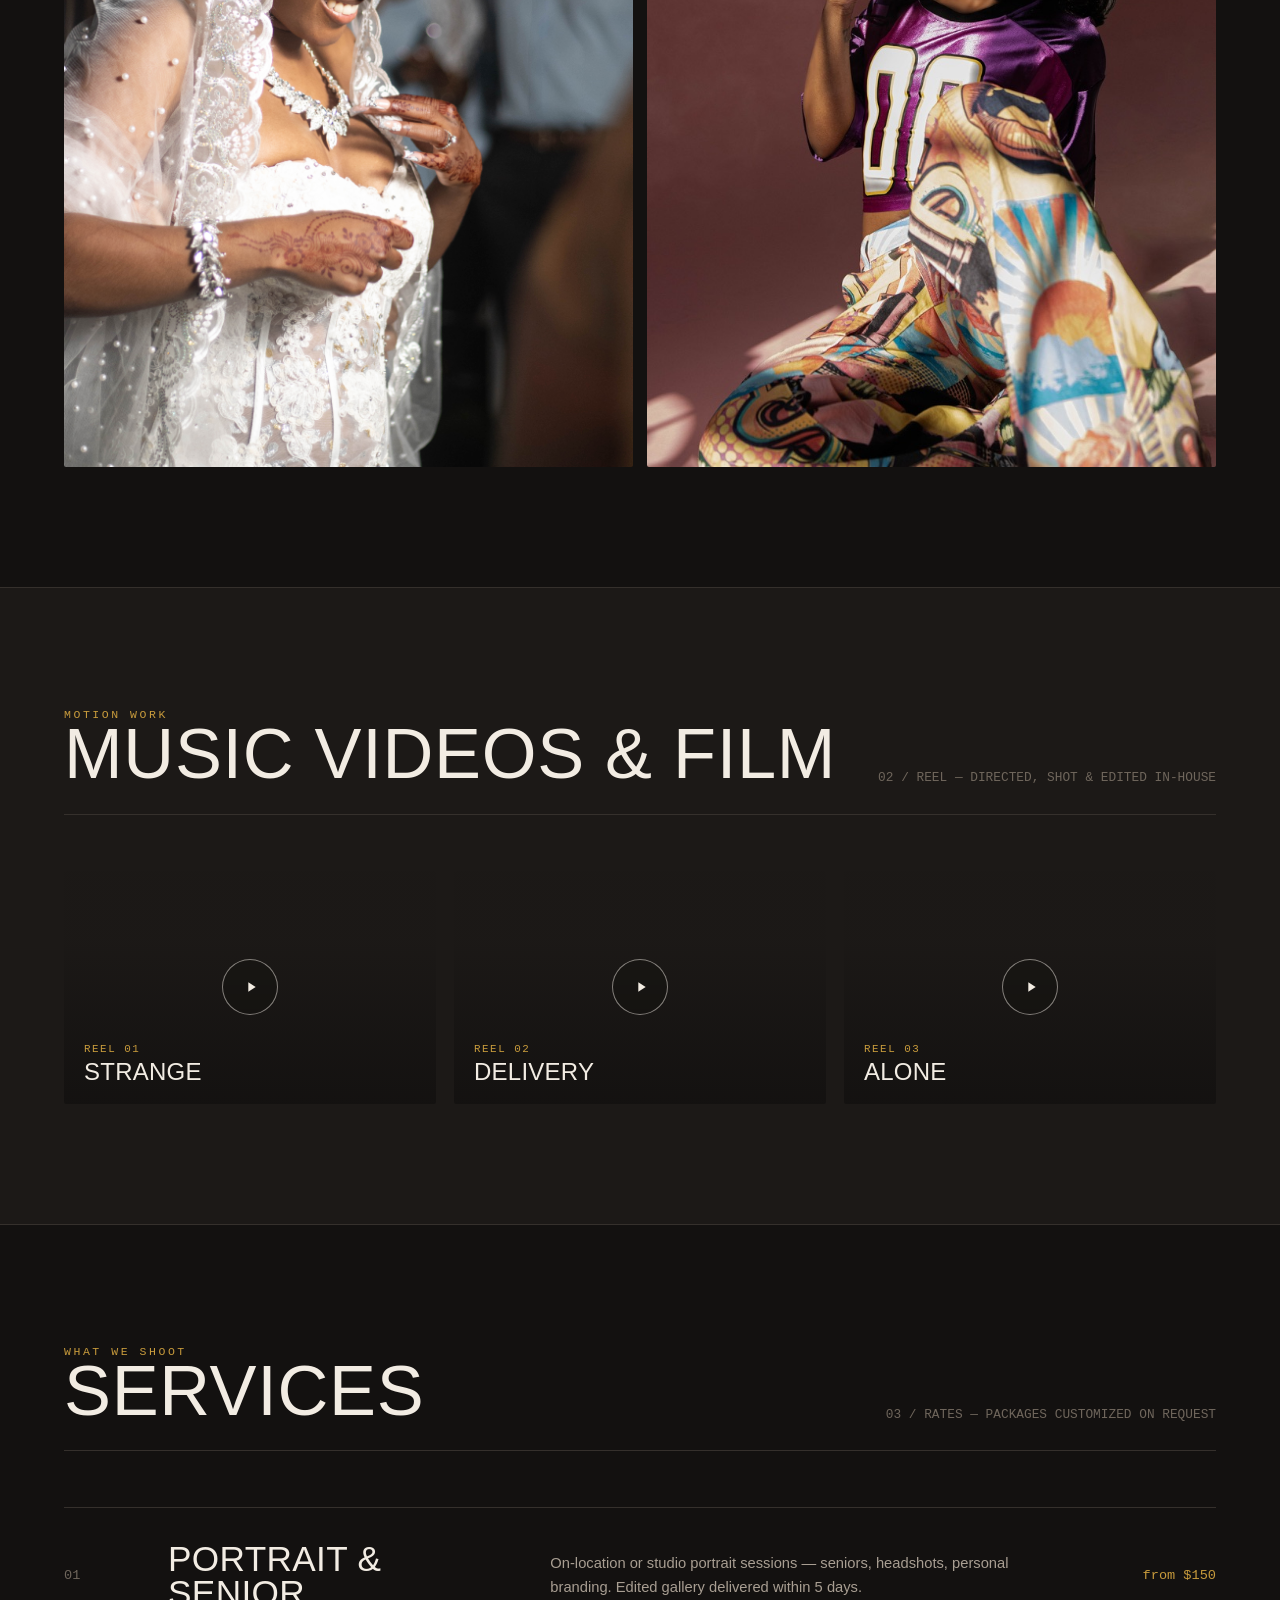
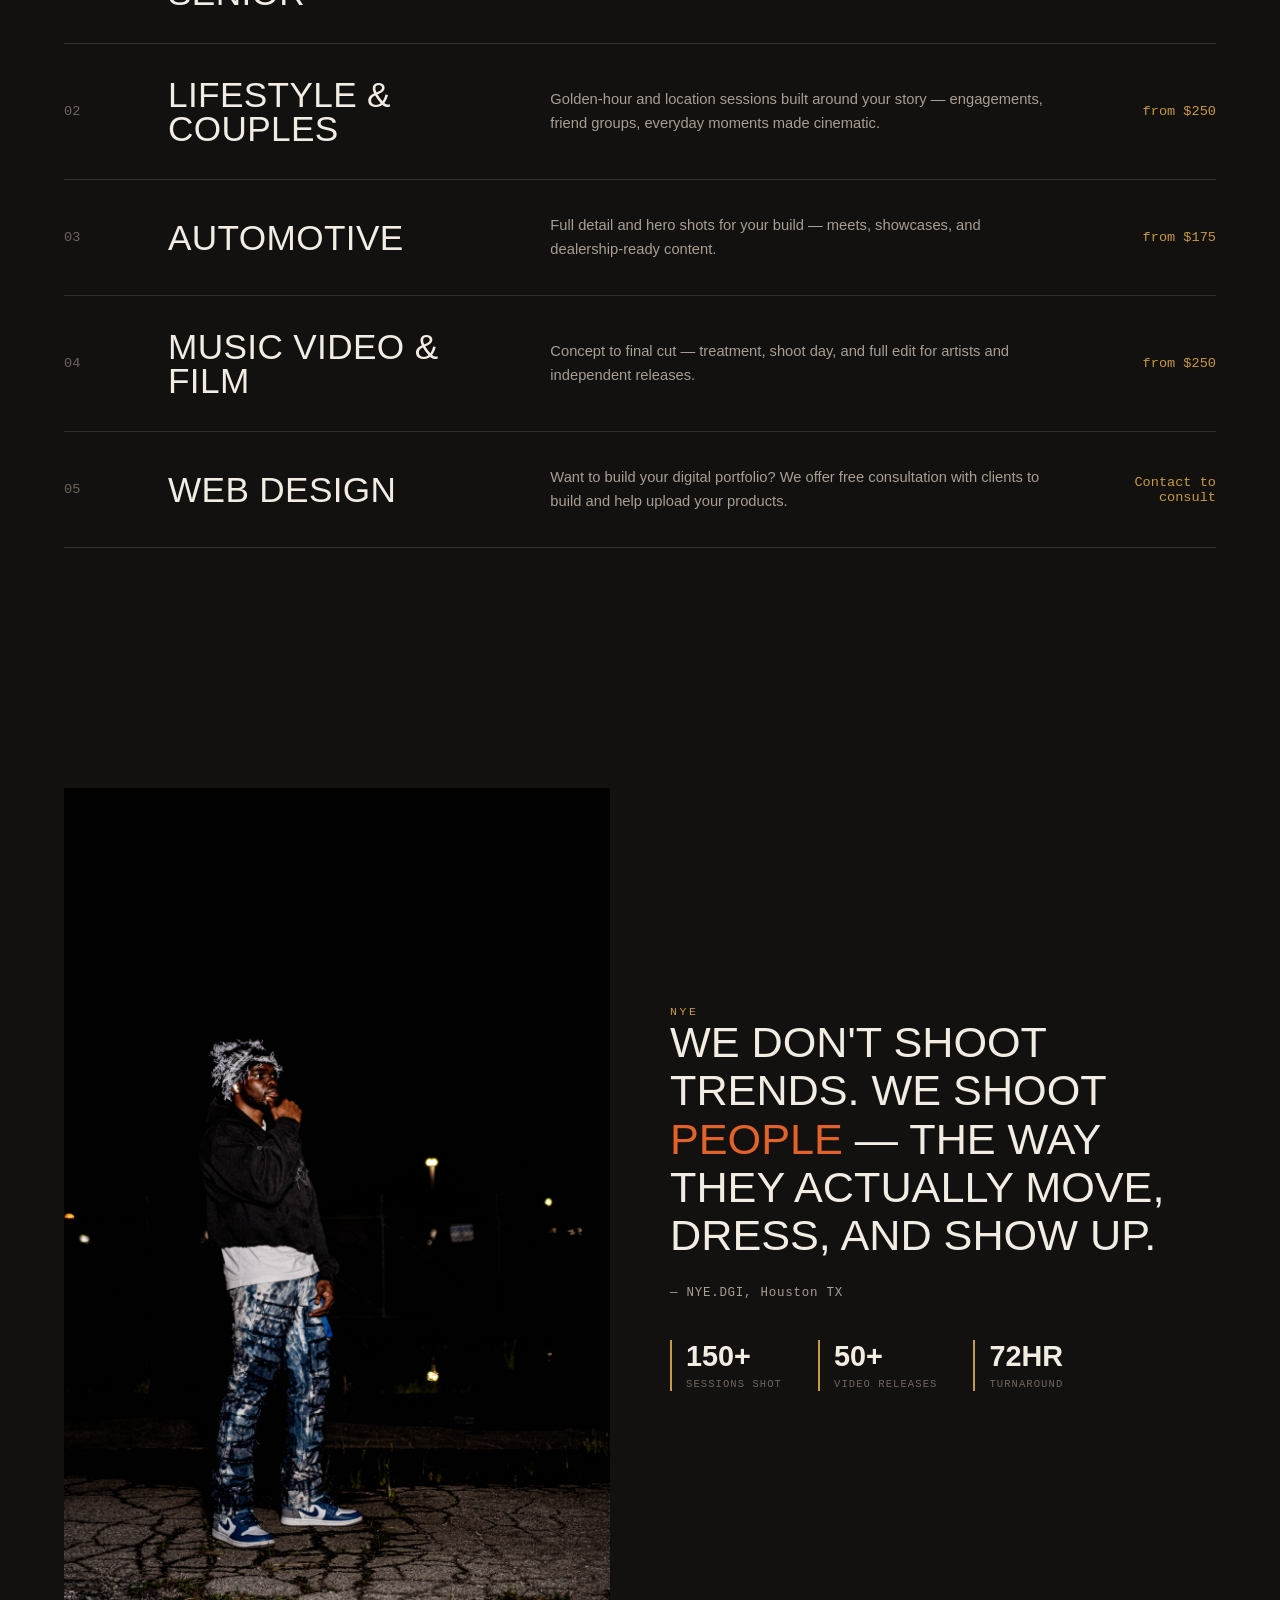
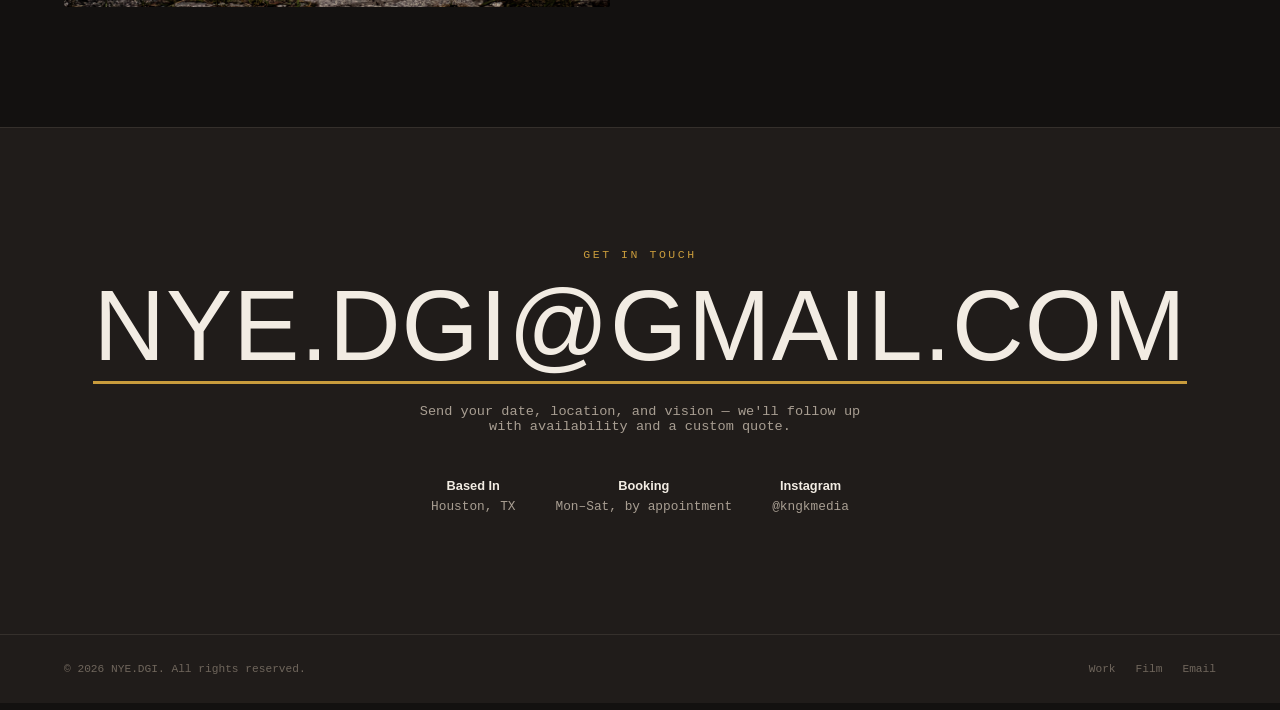
==== commit 4309f0f2: "Update contact email in index.html" ====
--- a/index.html
+++ b/index.html
@@ -191,7 +191,7 @@
 
 <section class="contact" id="contact">
   <div class="eyebrow">Get In Touch</div>
-  <h2><a href="mailto:nye.dgi@gmail.com">nyedgi.com</a></h2>
+  <h2><a href="mailto:nye.dgi@gmail.com">nye.dgi@gmail.com</a></h2>
   <p class="mono" style="color:var(--ink-dim);max-width:480px;margin:0 auto;font-size:.85rem;">Send your date, location, and vision — we'll follow up with availability and a custom quote.</p>
   <div class="contact-meta">
     <div><b>Based In</b>Houston, TX</div>
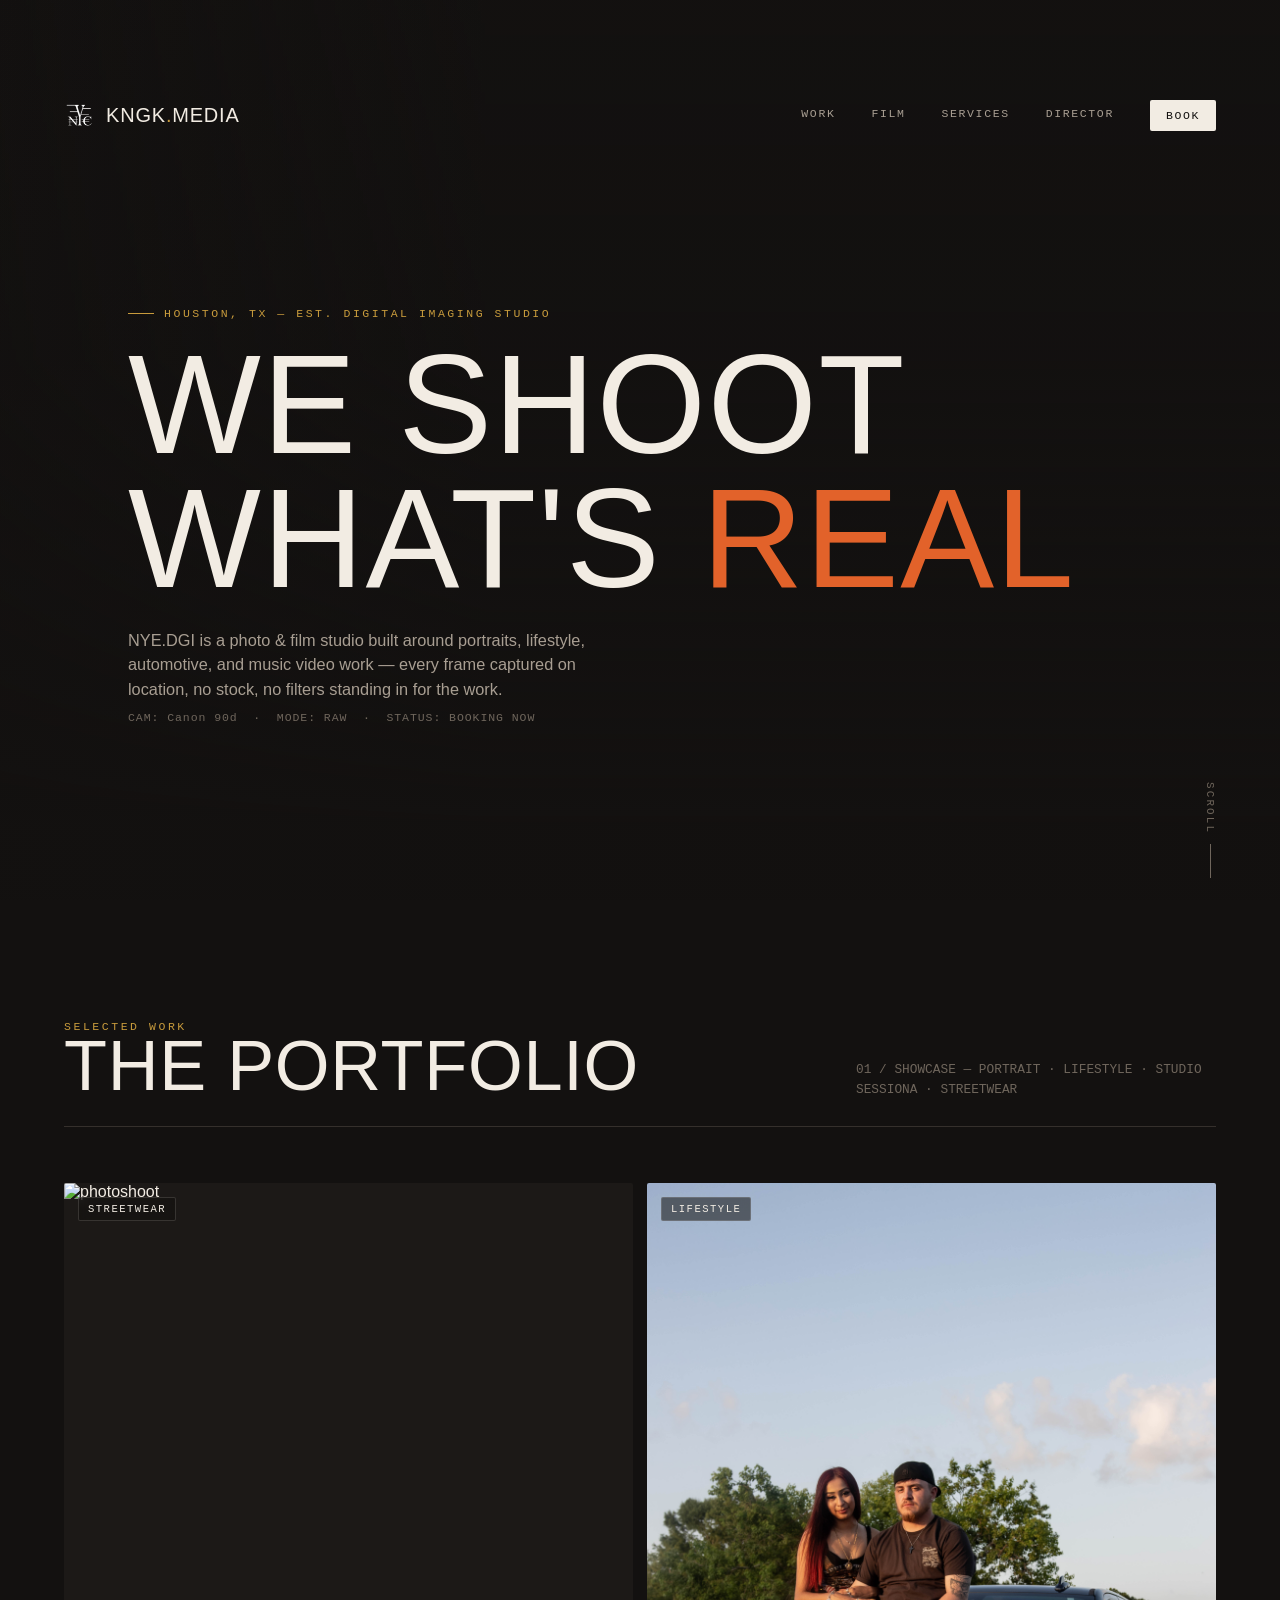
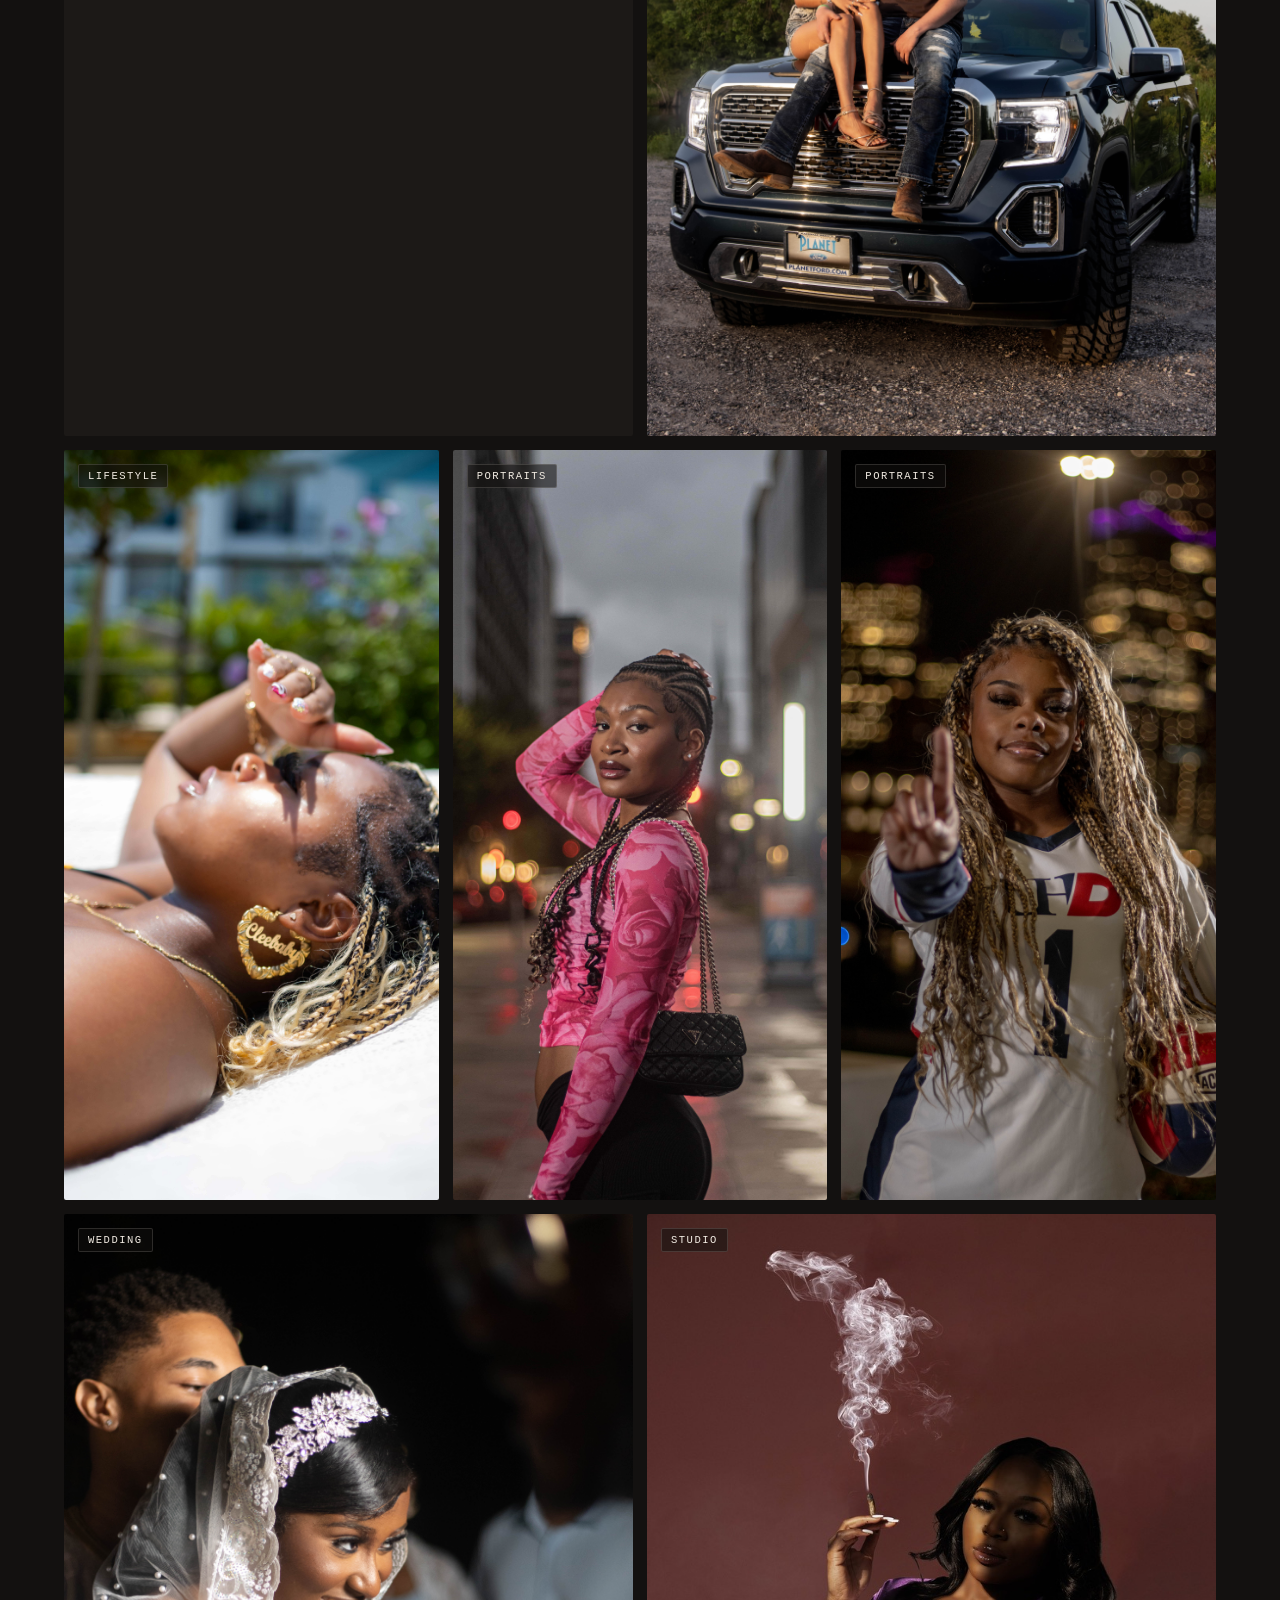
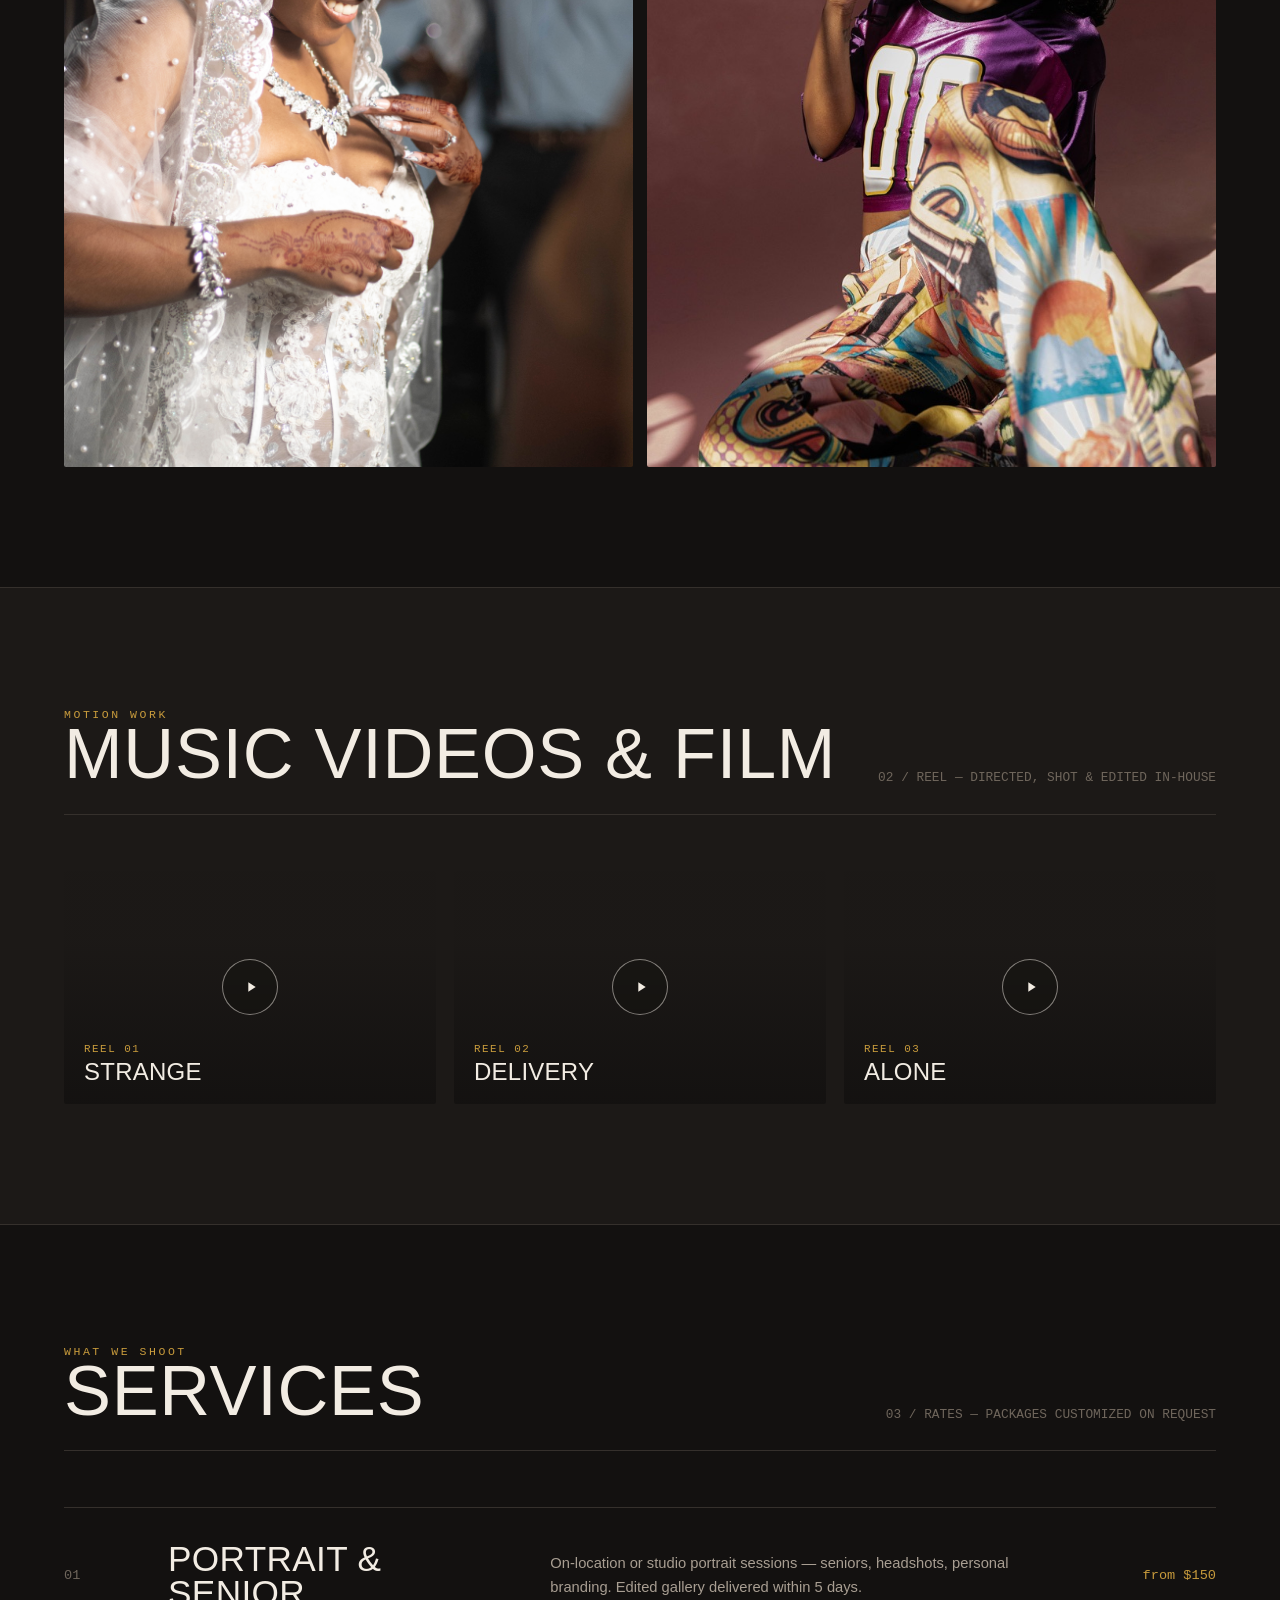
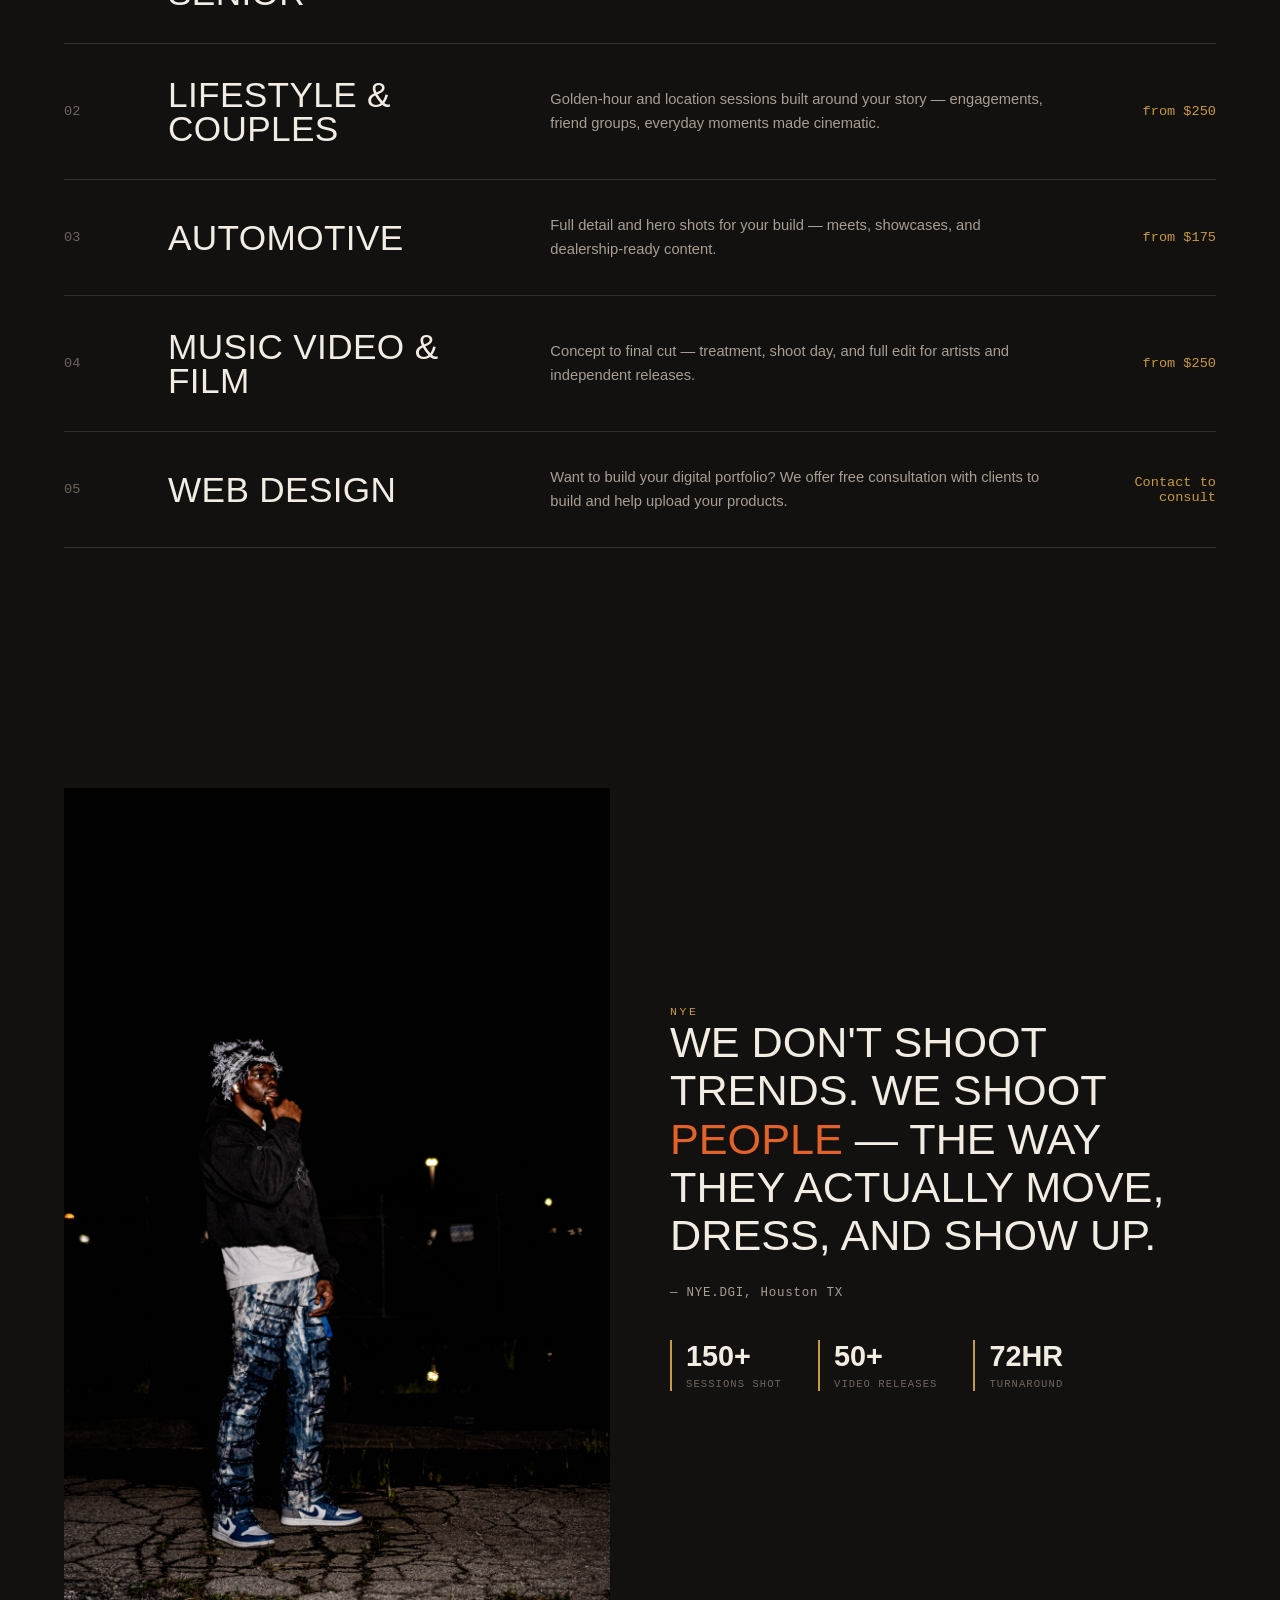
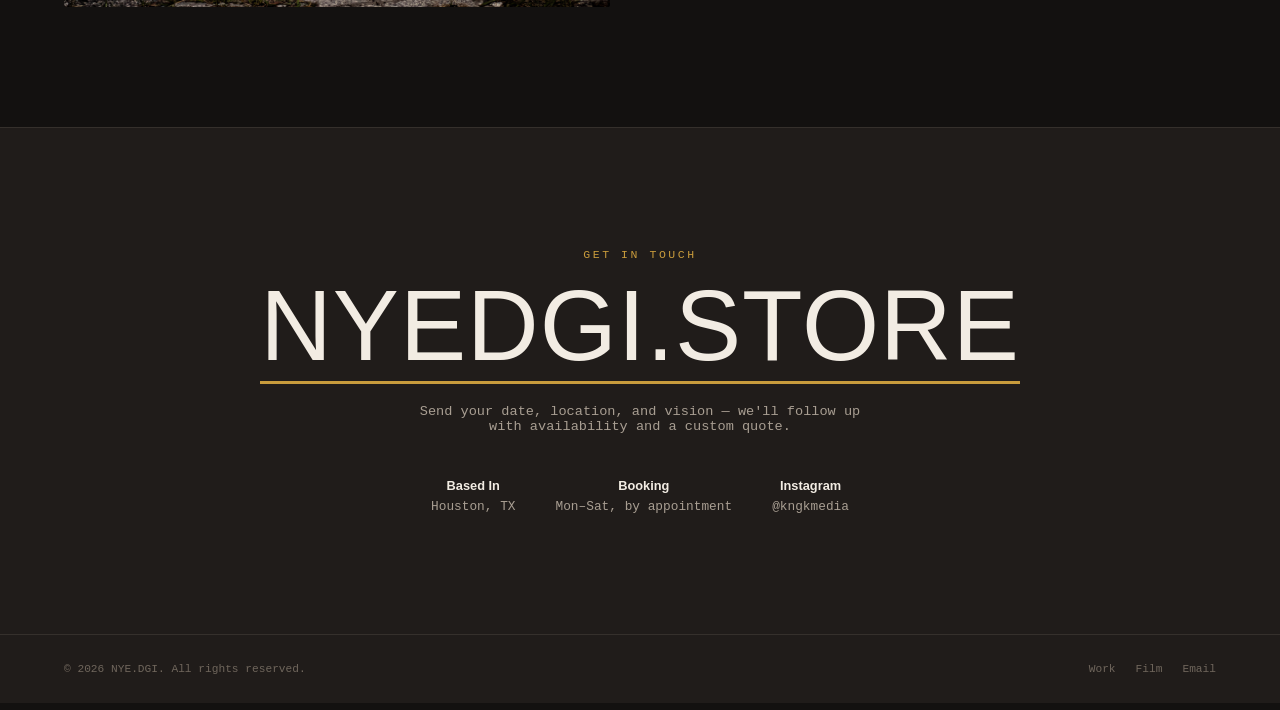
==== commit cac8a4f9: "Update contact email to nyedgi.store" ====
--- a/index.html
+++ b/index.html
@@ -191,7 +191,7 @@
 
 <section class="contact" id="contact">
   <div class="eyebrow">Get In Touch</div>
-  <h2><a href="mailto:nye.dgi@gmail.com">nye.dgi@gmail.com</a></h2>
+  <h2><a href="mailto:nye.dgi@gmail.com">nyedgi.store</a></h2>
   <p class="mono" style="color:var(--ink-dim);max-width:480px;margin:0 auto;font-size:.85rem;">Send your date, location, and vision — we'll follow up with availability and a custom quote.</p>
   <div class="contact-meta">
     <div><b>Based In</b>Houston, TX</div>
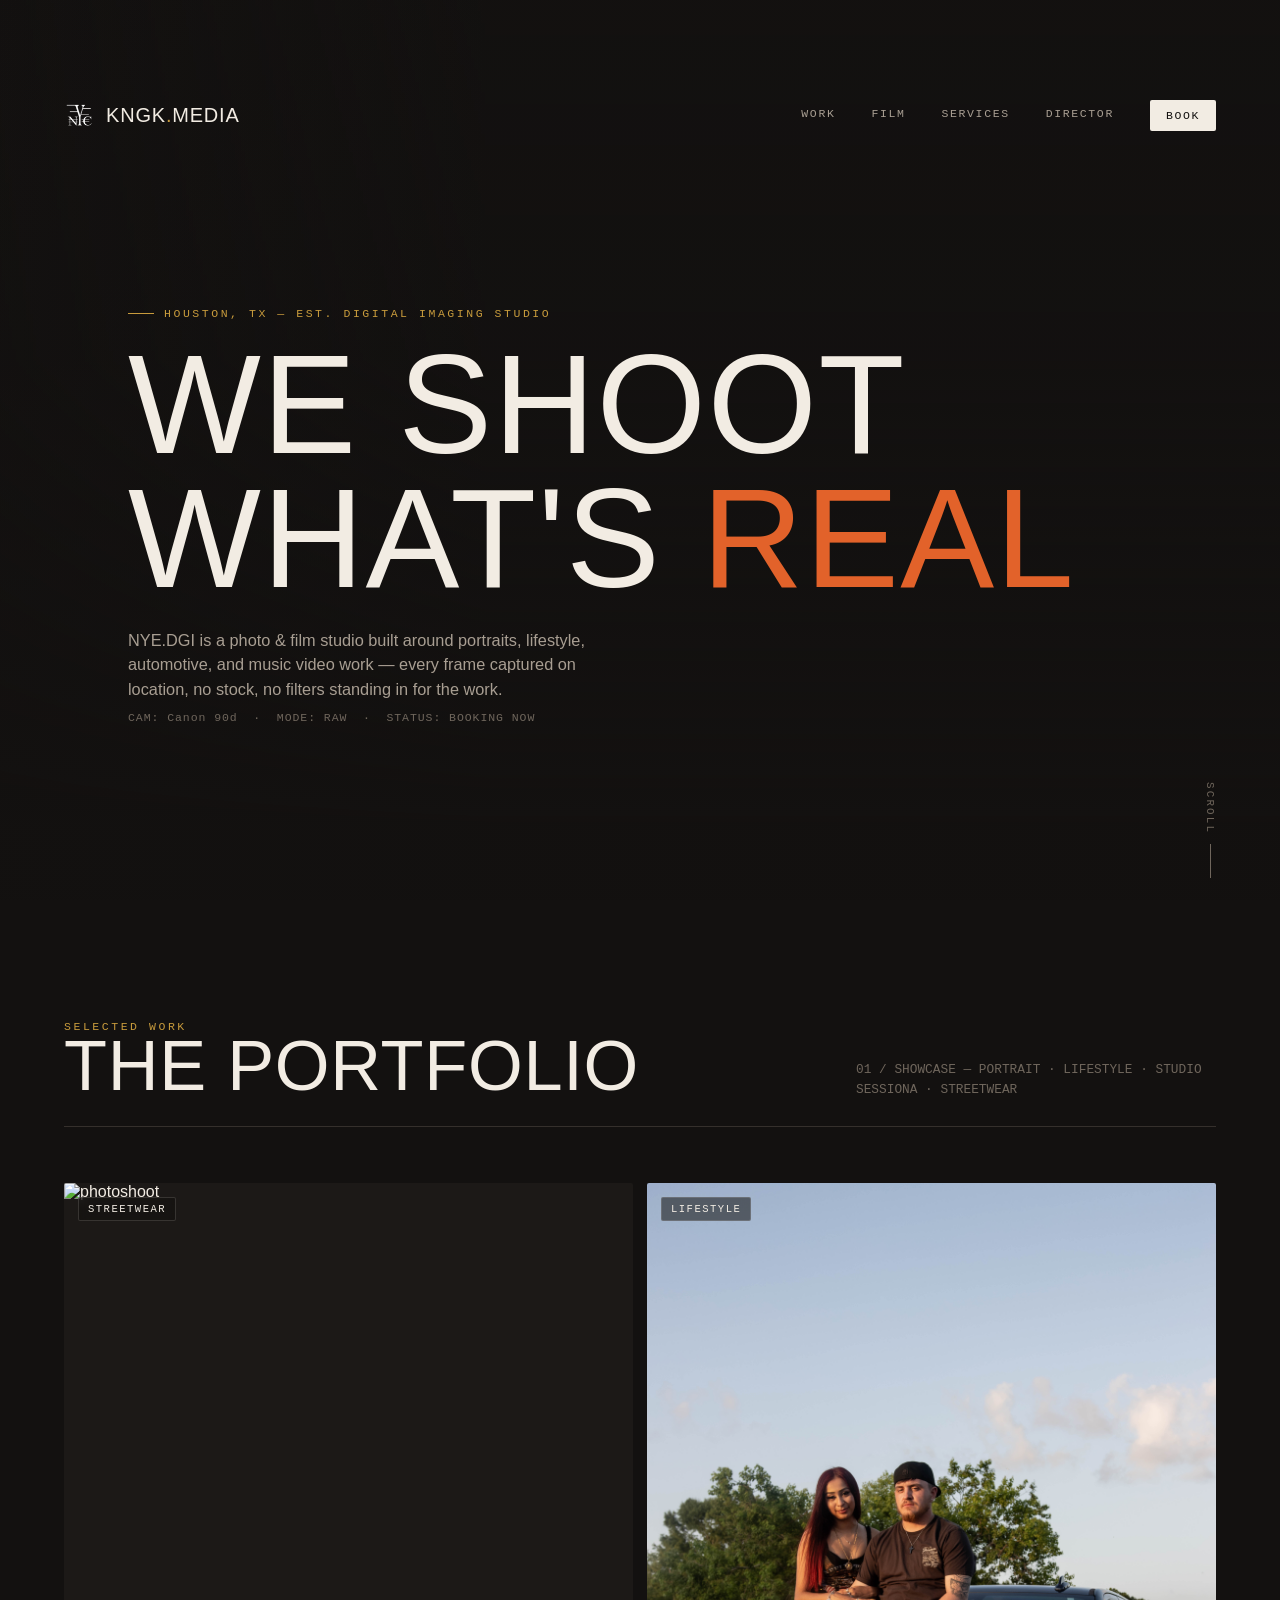
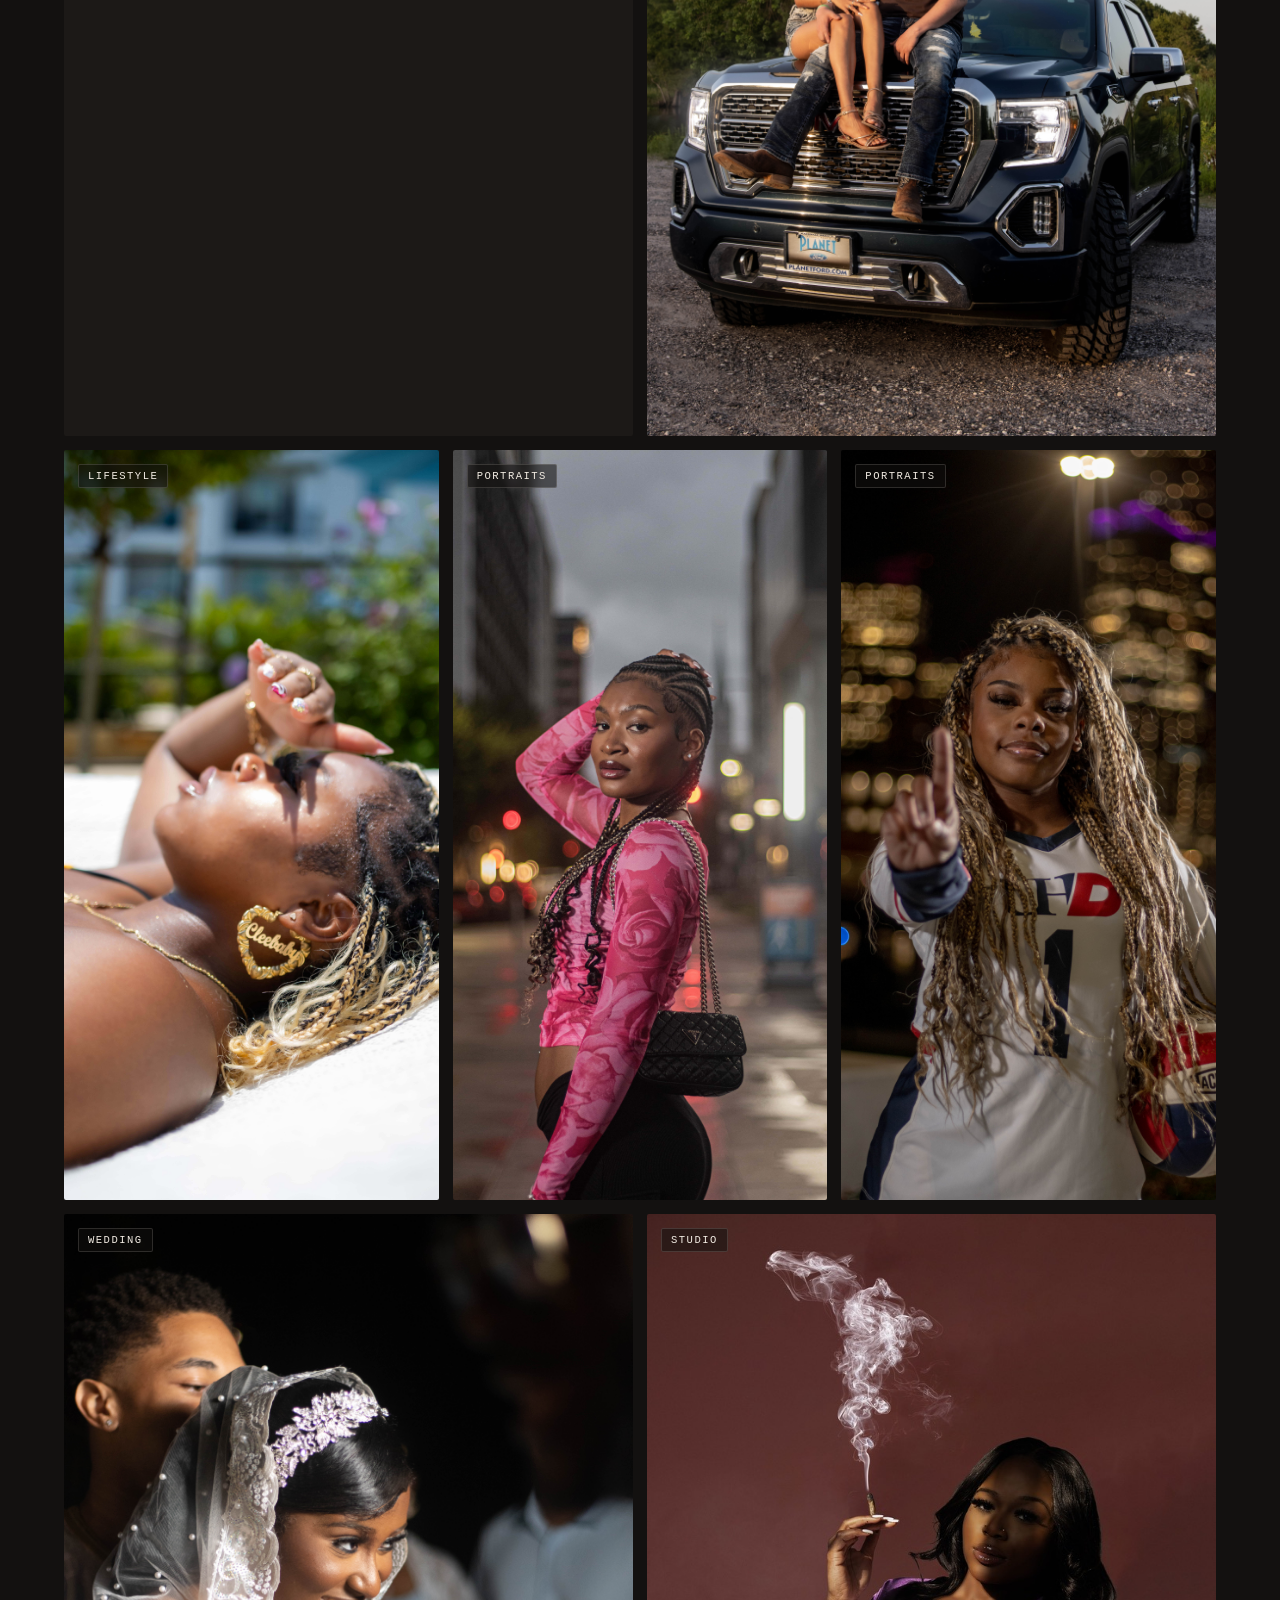
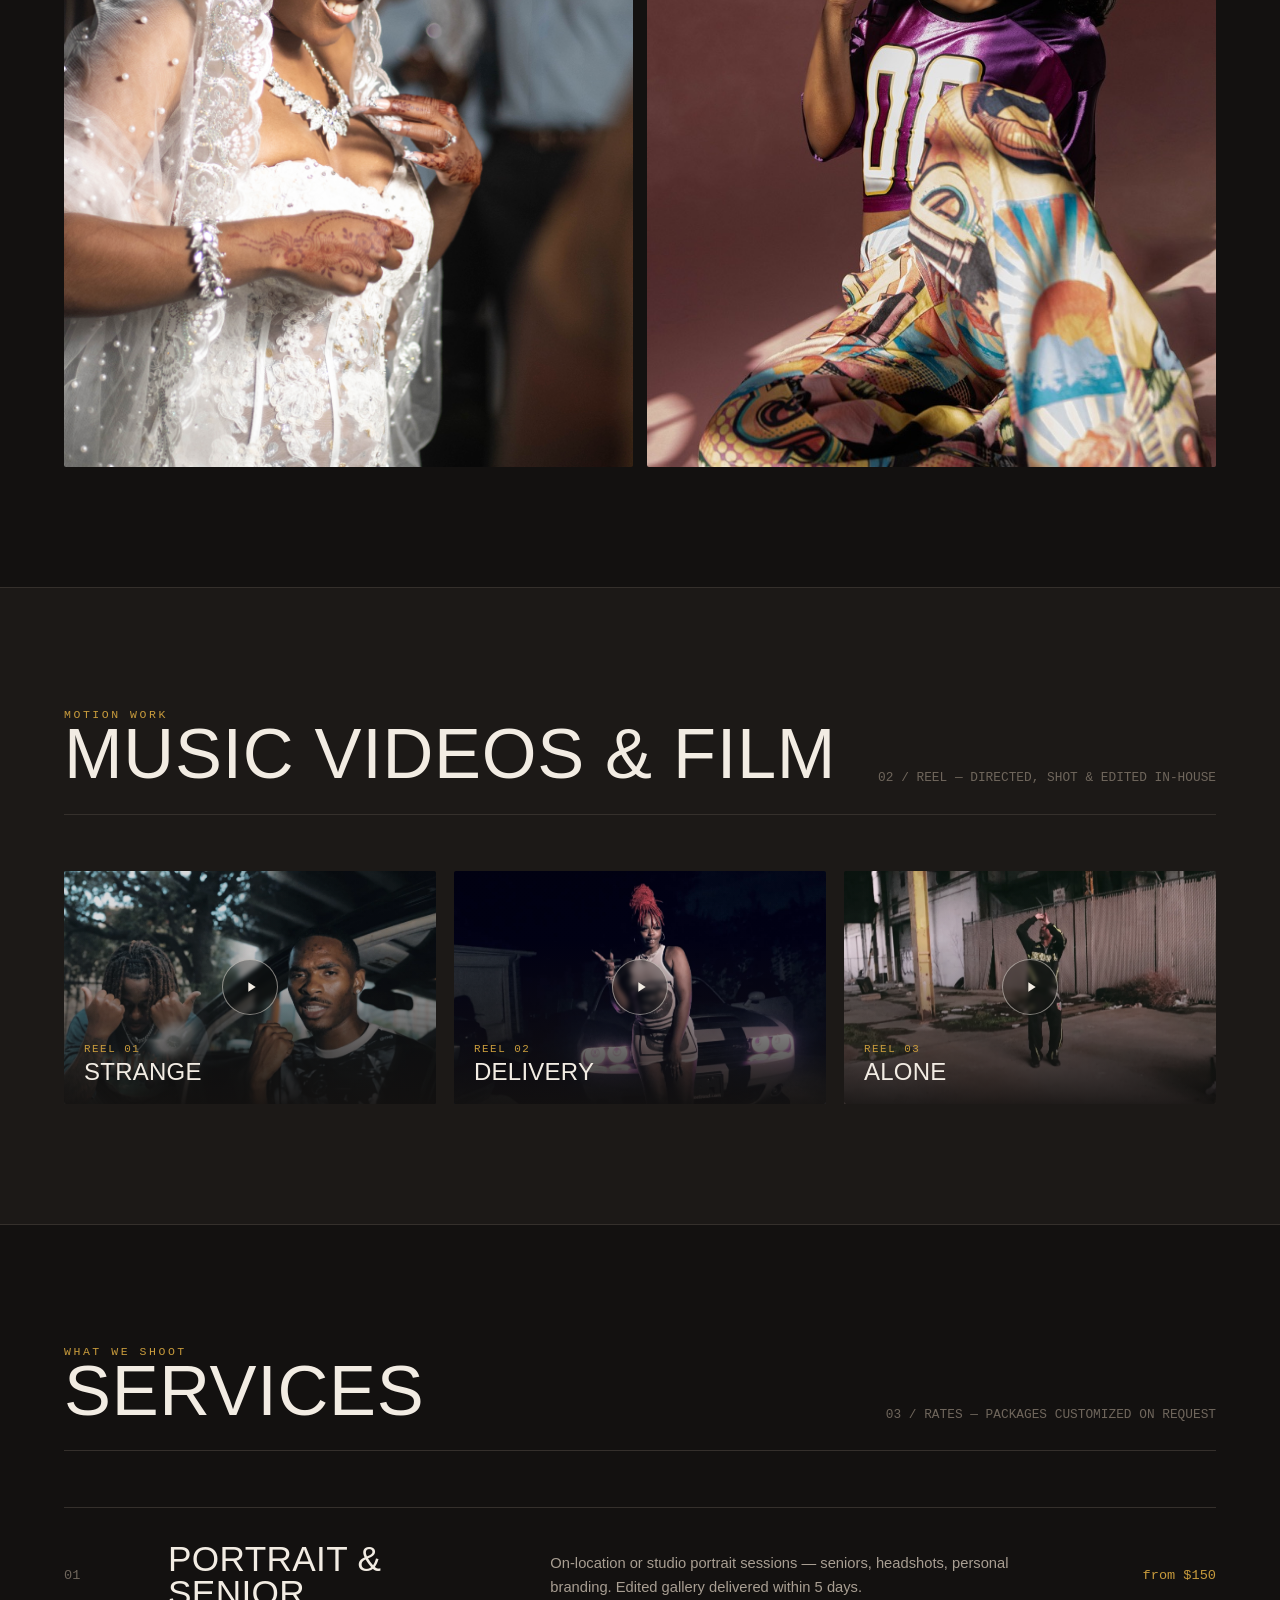
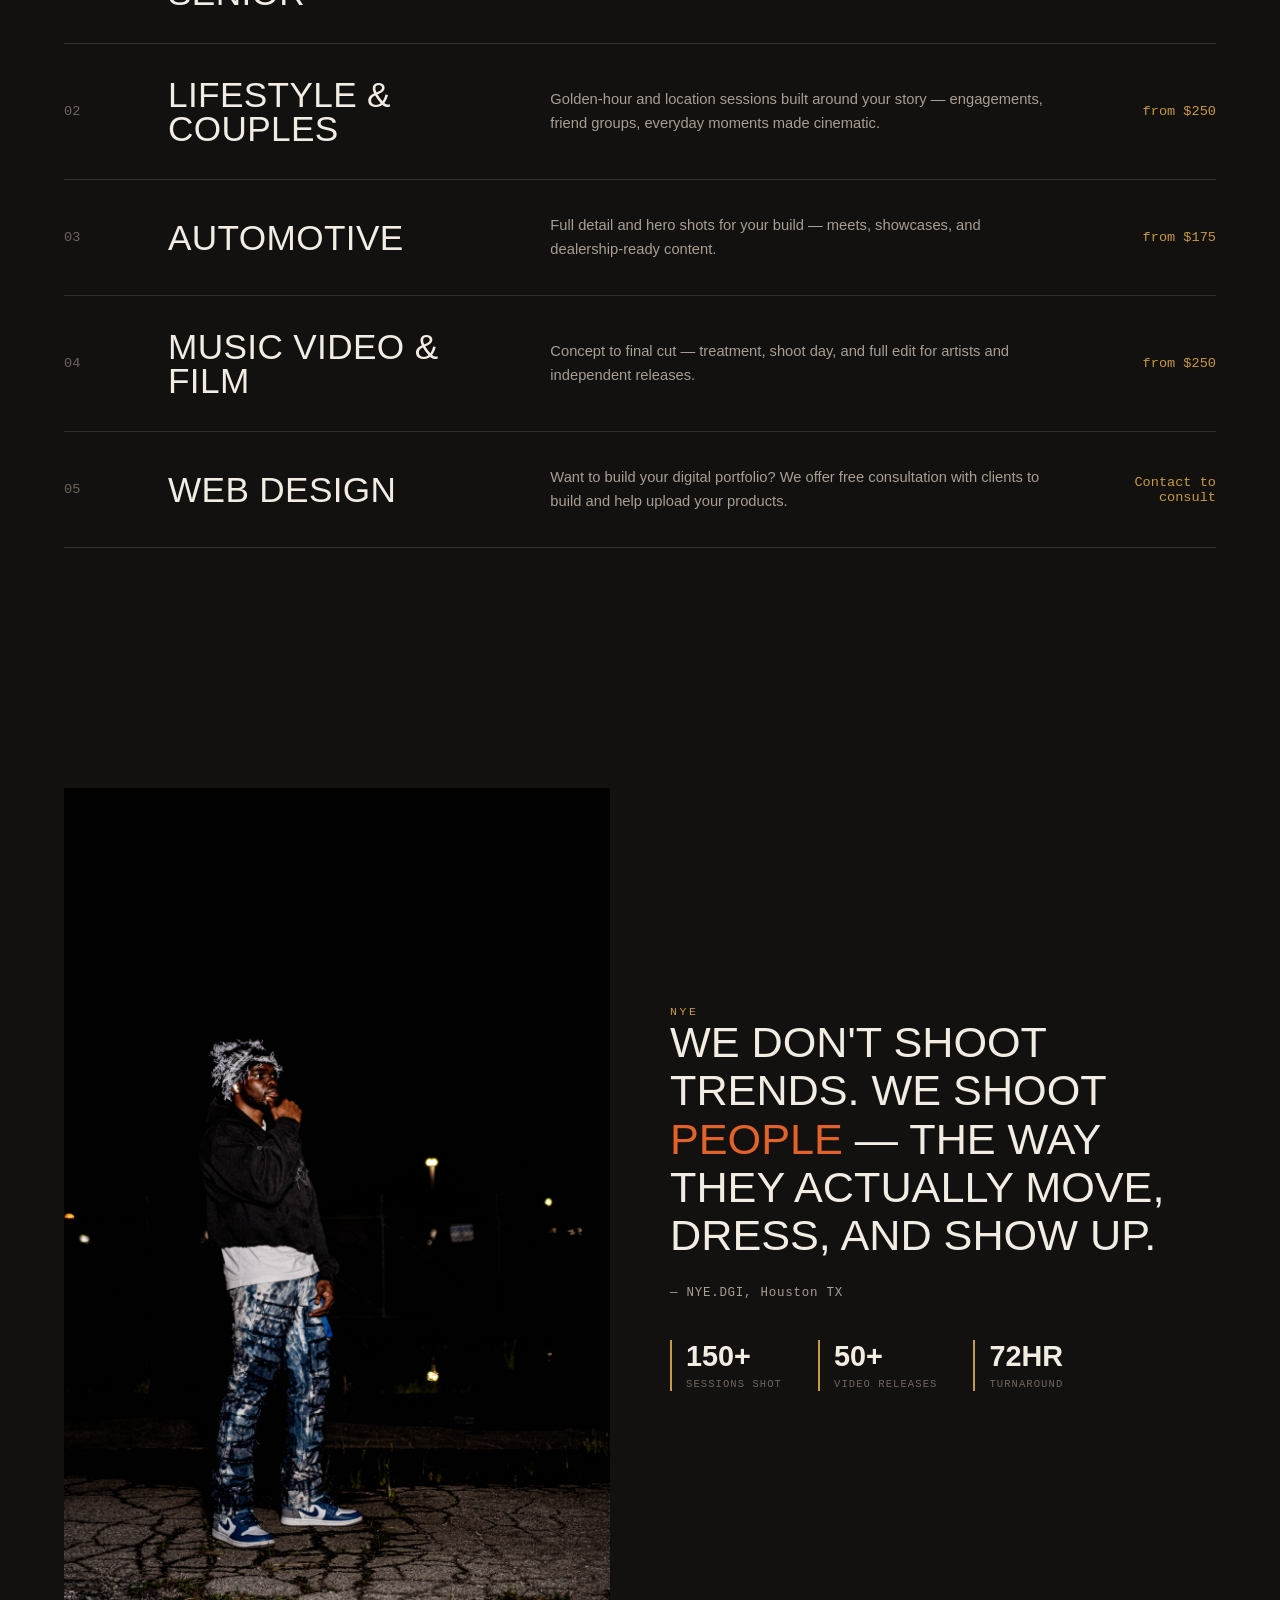
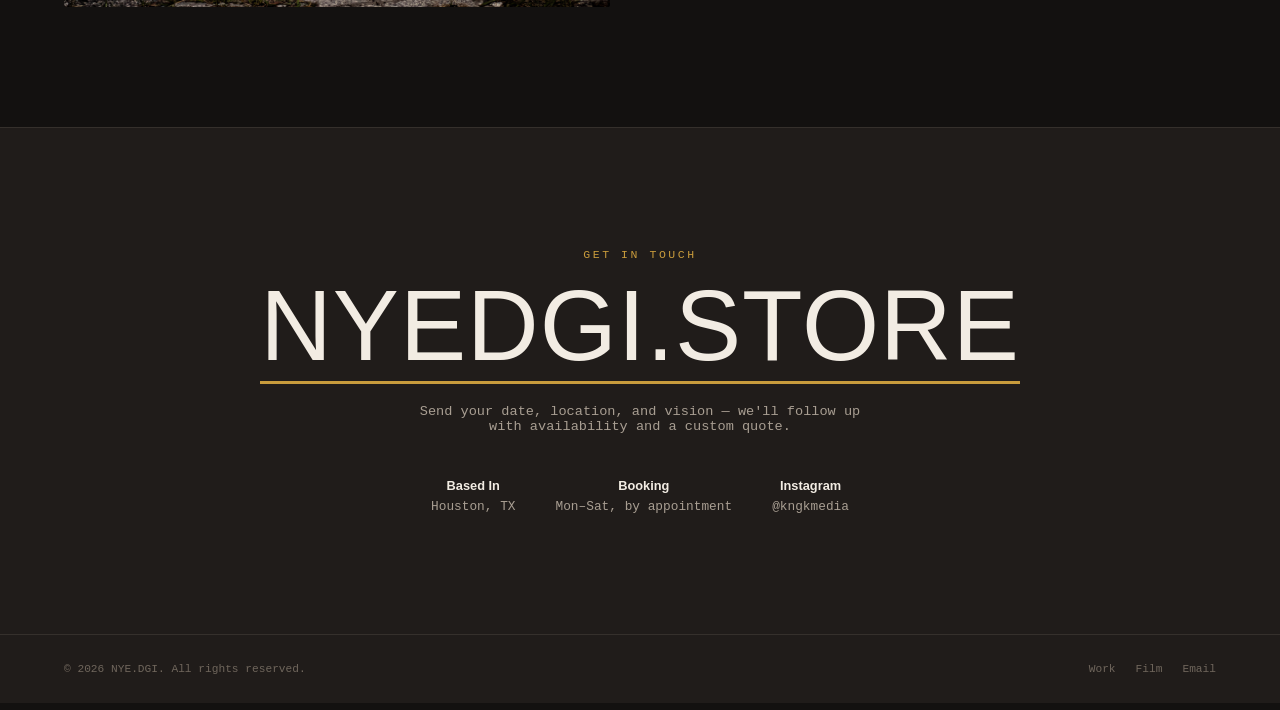
==== commit edb7586e: "Update index.html" ====
--- a/index.html
+++ b/index.html
@@ -24,7 +24,7 @@
 </header>
 
 <section class="hero">
-  <video autoplay muted loop src="./img/Hero.video.mp4" alt="Photoshoot"></video>
+  <video autoplay muted loop playsinline src="./img/Hero.video.mp4" alt="Photoshoot"></video>
   <div class="hero-content">
     <div class="eyebrow">Houston, TX — Est. Digital Imaging Studio</div>
     <h1>WE SHOOT<br>WHAT'S <em>REAL</em></h1>
@@ -114,17 +114,17 @@
   </div>
   <div class="reel">
     <div class="reel-card">
-      <video src="./img/Strange_Edits.mp4" class="video"></video>
+      <video poster="./img/img.reel.1.png" src="./img/Strange_Edits.mp4" class="video"></video>
       <div class="play-btn"><svg viewBox="0 0 24 24"><path d="M8 5v14l11-7z"/></svg></div>
       <div class="reel-info"><span class="num">REEL 01</span><h3>Strange</h3></div>
     </div>
     <div class="reel-card">
-      <video src="./img/Delivery.mp4" class="video"></video>
+      <video poster="./img/img.reel.2.png" src="./img/Delivery.mp4" class="video"></video>
       <div class="play-btn"><svg viewBox="0 0 24 24"><path d="M8 5v14l11-7z"/></svg></div>
       <div class="reel-info"><span class="num">REEL 02</span><h3>Delivery</h3></div>
     </div>
     <div class="reel-card">
-      <video src="./img//Sequence 01_1.mp4" class="video" alt="Delivery"></video>
+      <video poster="./img/img.reel.3.png" src="./img//Sequence 01_1.mp4" class="video" alt="Delivery"></video>
       <div class="play-btn"><svg viewBox="0 0 24 24"><path d="M8 5v14l11-7z"/></svg></div>
       <div class="reel-info"><span class="num">REEL 03</span><h3>Alone</h3></div>
     </div>
